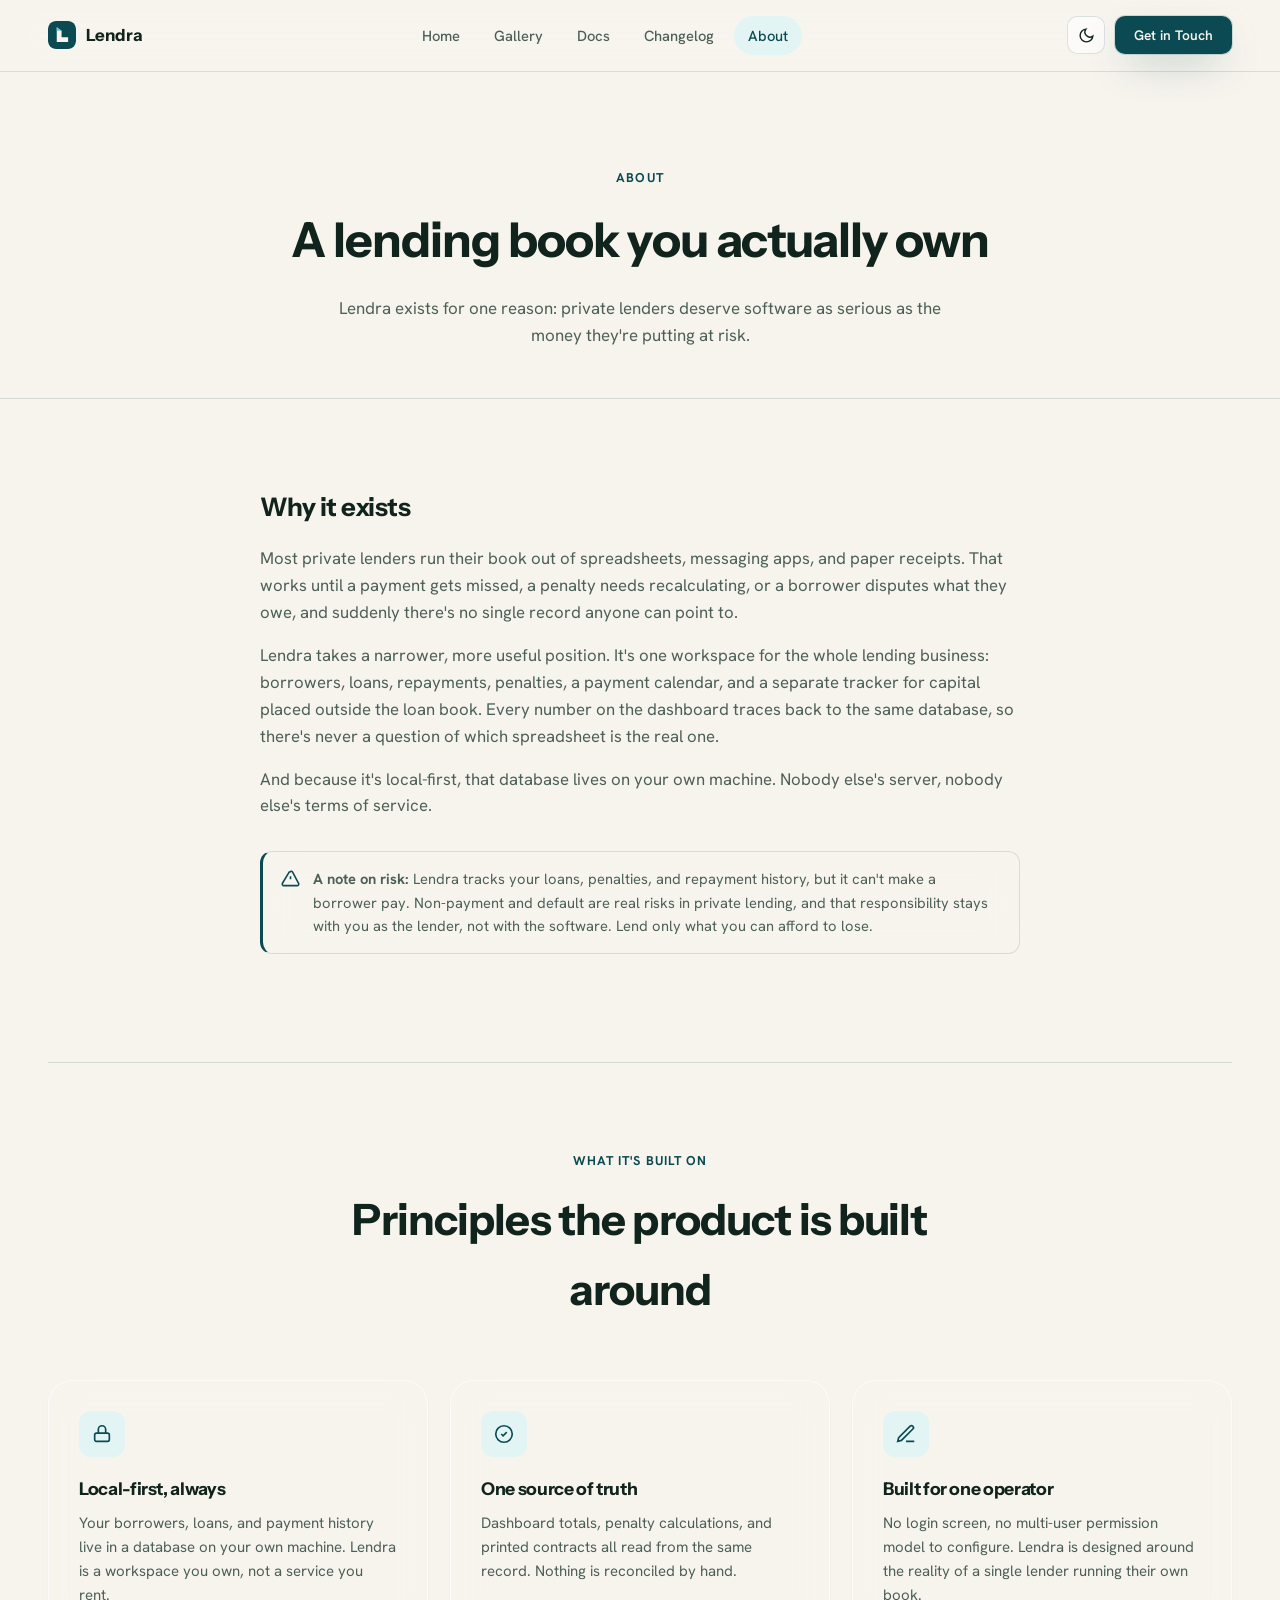
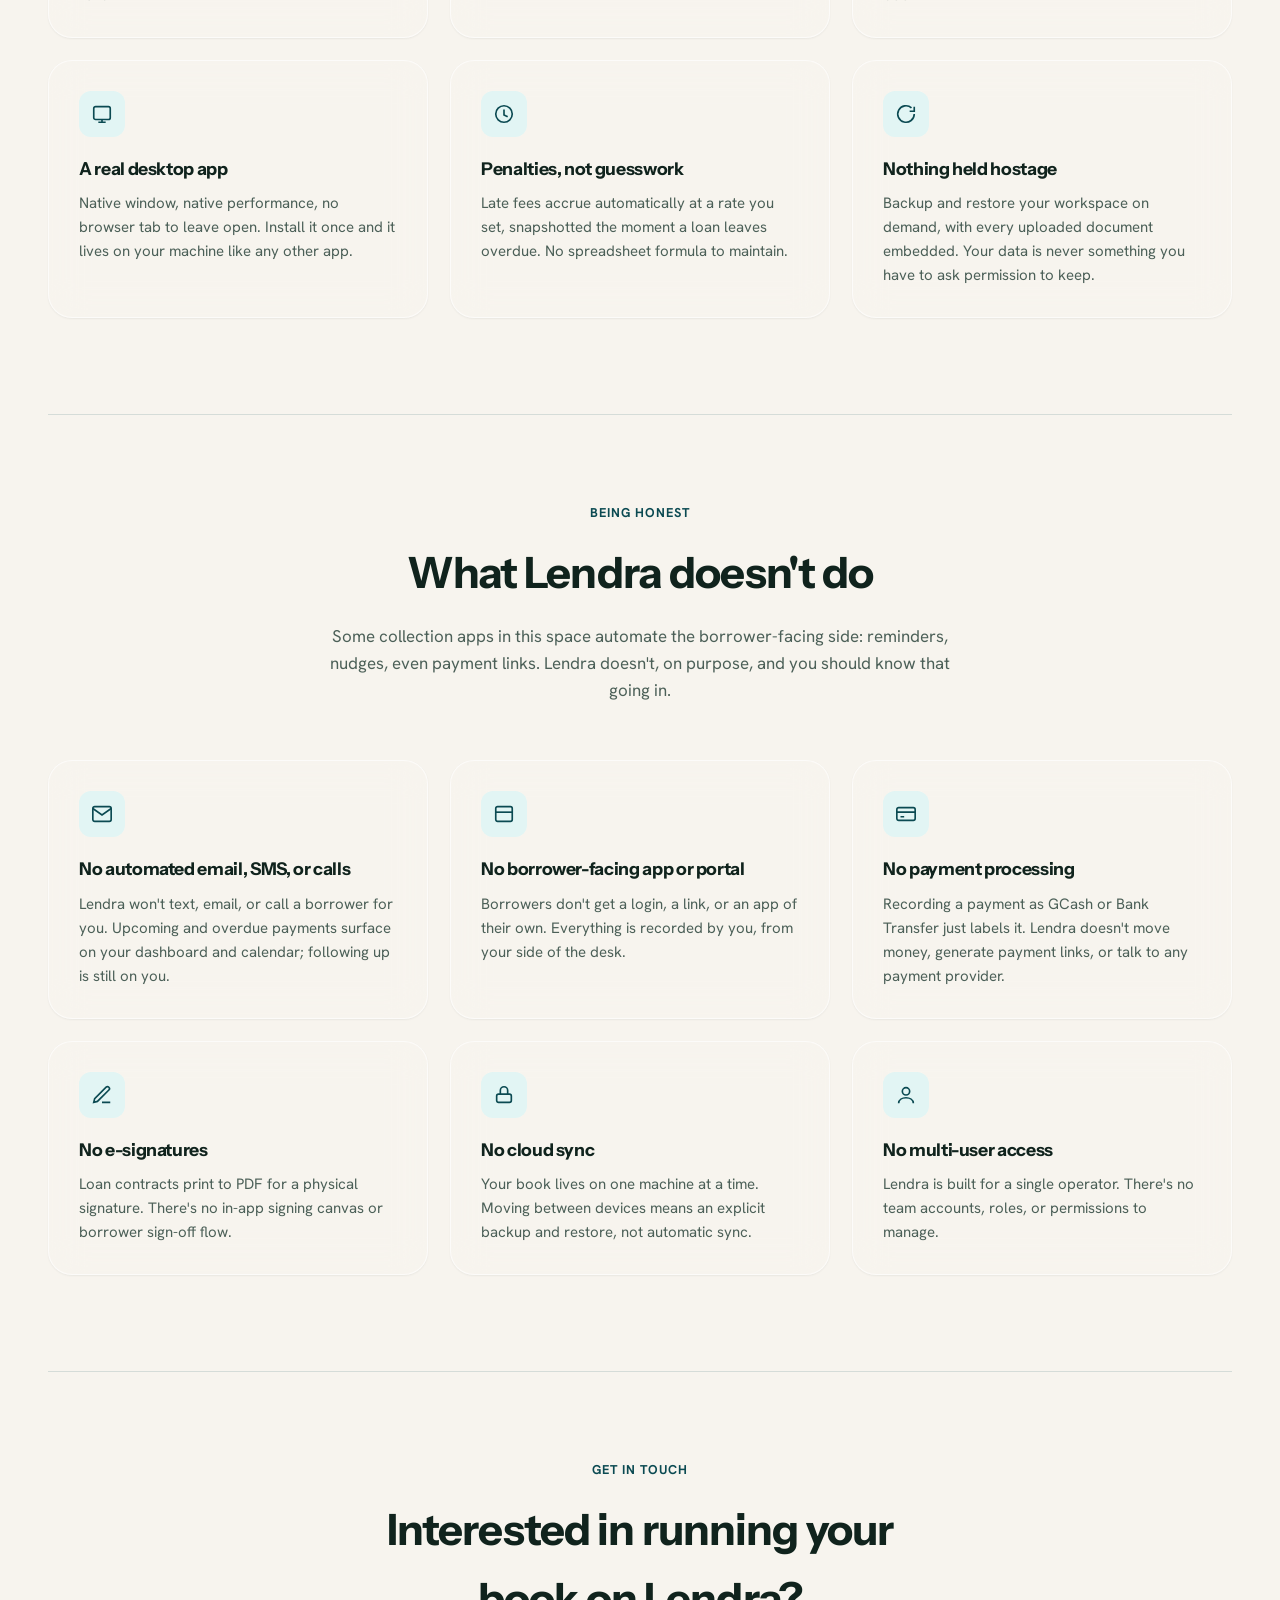
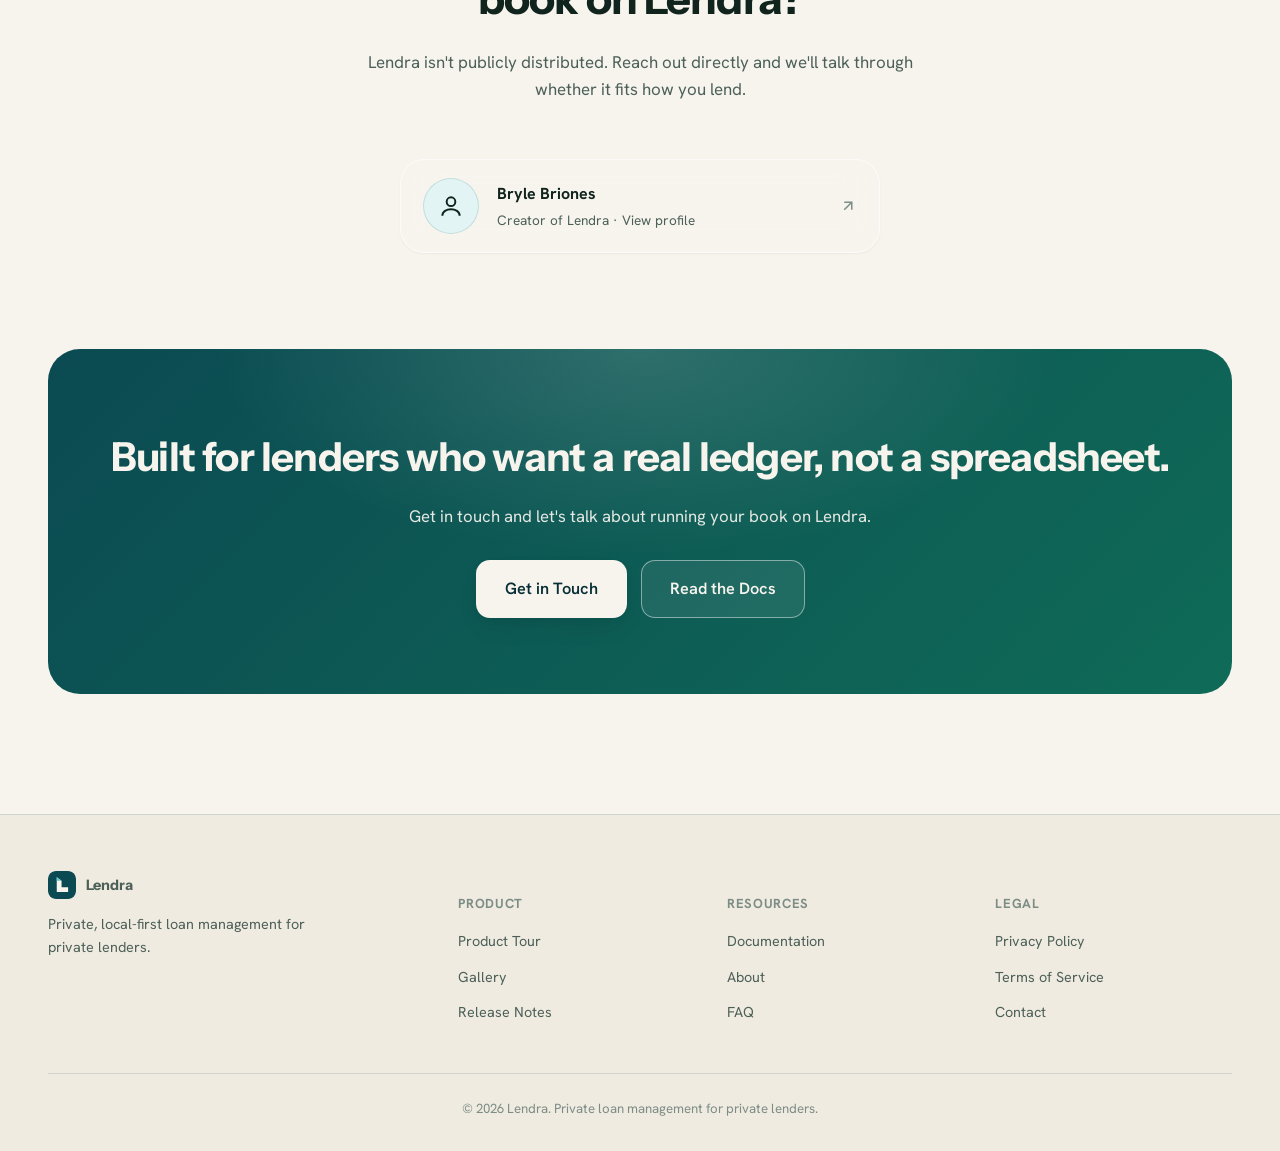
==== about.html @ 2bb01301 "Initial commit — Lendra marketing website" ====
<!DOCTYPE html>
<html lang="en">
<head>
<meta charset="UTF-8">
<meta name="viewport" content="width=device-width, initial-scale=1">
<title>About | Lendra</title>
<meta name="description" content="Lendra is a private, local-first loan management system built for private lenders who want full control over their own book, without a cloud dependency.">
<link rel="canonical" href="https://lendra.vercel.app/about">
<meta property="og:type" content="website">
<meta property="og:site_name" content="Lendra">
<meta property="og:title" content="About | Lendra">
<meta property="og:description" content="Lendra is a private, local-first loan management system built for private lenders who want full control over their own book, without a cloud dependency.">
<meta property="og:url" content="https://lendra.vercel.app/about">
<meta property="og:image" content="https://lendra.vercel.app/assets/screenshots/dashboard.png">
<meta name="twitter:card" content="summary_large_image">
<meta name="twitter:title" content="About | Lendra">
<meta name="twitter:description" content="Lendra is a private, local-first loan management system built for private lenders who want full control over their own book, without a cloud dependency.">
<meta name="twitter:image" content="https://lendra.vercel.app/assets/screenshots/dashboard.png">
<meta name="theme-color" content="#0B4A52">
<link rel="icon" href="assets/lendra-logo.svg">
<link rel="preconnect" href="https://fonts.googleapis.com">
<link rel="preconnect" href="https://fonts.gstatic.com" crossorigin>
<link href="https://fonts.googleapis.com/css2?family=Instrument+Sans:wght@500;600;700&family=Hanken+Grotesk:wght@400;500;600;700&family=IBM+Plex+Mono:wght@400;500&display=swap" rel="stylesheet">
<link rel="stylesheet" href="assets/css/main.css">
</head>
<body>

<header class="site-nav">
  <div class="wrap">
    <a href="/" class="brand">
      <img src="assets/lendra-logo.svg" alt="Lendra logo">
      Lendra
    </a>
    <nav class="nav-links">
      <a href="/">Home</a>
      <a href="gallery">Gallery</a>
      <a href="docs">Docs</a>
      <a href="changelog">Changelog</a>
      <a href="about" class="active">About</a>
    <a href="#" data-mail="YnJpb25lcy5nLmJyeWxlQGdtYWlsLmNvbQ==" rel="nofollow noopener" class="btn btn-primary mobile-cta">Get in Touch</a>
    </nav>
    <div class="nav-right">
      <button class="nav-toggle" id="navToggle" aria-label="Toggle menu" aria-expanded="false">
        <svg viewBox="0 0 24 24" fill="none" stroke="currentColor" stroke-width="2"><path d="M4 7h16M4 12h16M4 17h16"/></svg>
      </button>
      <button class="theme-btn" id="themeToggle" aria-label="Toggle dark mode">
        <svg id="iconMoon" viewBox="0 0 24 24" fill="none" stroke="currentColor" stroke-width="2"><path d="M21 12.79A9 9 0 1 1 11.21 3 7 7 0 0 0 21 12.79z"/></svg>
        <svg id="iconSun" style="display:none" viewBox="0 0 24 24" fill="none" stroke="currentColor" stroke-width="2"><circle cx="12" cy="12" r="4"/><path d="M12 2v2M12 20v2M4.93 4.93l1.41 1.41M17.66 17.66l1.41 1.41M2 12h2M20 12h2M6.34 17.66l-1.41 1.41M19.07 4.93l-1.41 1.41"/></svg>
      </button>
      <a href="#" data-mail="YnJpb25lcy5nLmJyeWxlQGdtYWlsLmNvbQ==" rel="nofollow noopener" class="btn btn-primary">Get in Touch</a>
    </div>
  </div>
</header>

<div class="page-header">
  <div class="wrap">
    <span class="kicker">About</span>
    <h1>A lending book you actually own</h1>
    <p>Lendra exists for one reason: private lenders deserve software as serious as the money they're putting at risk.</p>
  </div>
</div>

<main class="wrap">

  <section style="padding: 88px 0; max-width: 760px; margin: 0 auto;">
    <div class="reveal">
      <h2 style="font-size:1.6rem; font-weight:700; margin-bottom:18px;">Why it exists</h2>
      <p style="color:var(--fg-muted); font-size:1.05rem; margin-bottom:16px;">Most private lenders run their book out of spreadsheets, messaging apps, and paper receipts. That works until a payment gets missed, a penalty needs recalculating, or a borrower disputes what they owe, and suddenly there's no single record anyone can point to.</p>
      <p style="color:var(--fg-muted); font-size:1.05rem; margin-bottom:16px;">Lendra takes a narrower, more useful position. It's one workspace for the whole lending business: borrowers, loans, repayments, penalties, a payment calendar, and a separate tracker for capital placed outside the loan book. Every number on the dashboard traces back to the same database, so there's never a question of which spreadsheet is the real one.</p>
      <p style="color:var(--fg-muted); font-size:1.05rem;">And because it's local-first, that database lives on your own machine. Nobody else's server, nobody else's terms of service.</p>

      <div class="docs-callout" style="margin-top:32px; max-width:none;">
        <svg viewBox="0 0 24 24" fill="none" stroke="currentColor" stroke-width="2"><path d="M12 9v4M12 17h.01M10.29 3.86L1.82 18a2 2 0 001.71 3h16.94a2 2 0 001.71-3L14.71 3.86a2 2 0 00-3.42 0z"/></svg>
        <span><strong>A note on risk:</strong> Lendra tracks your loans, penalties, and repayment history, but it can't make a borrower pay. Non-payment and default are real risks in private lending, and that responsibility stays with you as the lender, not with the software. Lend only what you can afford to lose.</span>
      </div>
    </div>
  </section>

  <section style="padding: 0 0 96px; border-top:1px solid var(--border);">
    <div class="section-head reveal" style="padding-top:88px;">
      <span class="kicker">What It's Built On</span>
      <h2>Principles the product is built around</h2>
    </div>
    <div class="card-grid reveal">
      <div class="feature-card">
        <div class="feature-icon"><svg viewBox="0 0 24 24" fill="none" stroke="currentColor" stroke-width="1.8"><rect x="4" y="11" width="16" height="9" rx="2"/><path d="M8 11V7a4 4 0 118 0v4"/></svg></div>
        <h3>Local-first, always</h3>
        <p>Your borrowers, loans, and payment history live in a database on your own machine. Lendra is a workspace you own, not a service you rent.</p>
      </div>
      <div class="feature-card">
        <div class="feature-icon"><svg viewBox="0 0 24 24" fill="none" stroke="currentColor" stroke-width="1.8"><path d="M9 12l2 2 4-4"/><circle cx="12" cy="12" r="9"/></svg></div>
        <h3>One source of truth</h3>
        <p>Dashboard totals, penalty calculations, and printed contracts all read from the same record. Nothing is reconciled by hand.</p>
      </div>
      <div class="feature-card">
        <div class="feature-icon"><svg viewBox="0 0 24 24" fill="none" stroke="currentColor" stroke-width="1.8"><path d="M12 20h9M16.5 3.5a2.1 2.1 0 013 3L7 19l-4 1 1-4z"/></svg></div>
        <h3>Built for one operator</h3>
        <p>No login screen, no multi-user permission model to configure. Lendra is designed around the reality of a single lender running their own book.</p>
      </div>
      <div class="feature-card">
        <div class="feature-icon"><svg viewBox="0 0 24 24" fill="none" stroke="currentColor" stroke-width="1.8"><rect x="3" y="4" width="18" height="14" rx="2"/><path d="M8 21h8M12 18v3"/></svg></div>
        <h3>A real desktop app</h3>
        <p>Native window, native performance, no browser tab to leave open. Install it once and it lives on your machine like any other app.</p>
      </div>
      <div class="feature-card">
        <div class="feature-icon"><svg viewBox="0 0 24 24" fill="none" stroke="currentColor" stroke-width="1.8"><circle cx="12" cy="12" r="9"/><path d="M12 7v6l4 2"/></svg></div>
        <h3>Penalties, not guesswork</h3>
        <p>Late fees accrue automatically at a rate you set, snapshotted the moment a loan leaves overdue. No spreadsheet formula to maintain.</p>
      </div>
      <div class="feature-card">
        <div class="feature-icon"><svg viewBox="0 0 24 24" fill="none" stroke="currentColor" stroke-width="1.8"><path d="M21 12a9 9 0 11-3-6.7M21 4v5h-5"/></svg></div>
        <h3>Nothing held hostage</h3>
        <p>Backup and restore your workspace on demand, with every uploaded document embedded. Your data is never something you have to ask permission to keep.</p>
      </div>
    </div>
  </section>

  <section style="padding: 0 0 96px; border-top:1px solid var(--border);">
    <div class="section-head reveal" style="padding-top:88px; max-width:640px;">
      <span class="kicker">Being Honest</span>
      <h2>What Lendra doesn't do</h2>
      <p>Some collection apps in this space automate the borrower-facing side: reminders, nudges, even payment links. Lendra doesn't, on purpose, and you should know that going in.</p>
    </div>
    <div class="card-grid reveal">
      <div class="feature-card">
        <div class="feature-icon"><svg viewBox="0 0 24 24" fill="none" stroke="currentColor" stroke-width="1.8"><path d="M22 6l-10 7L2 6"/><rect x="2" y="4" width="20" height="16" rx="2"/></svg></div>
        <h3>No automated email, SMS, or calls</h3>
        <p>Lendra won't text, email, or call a borrower for you. Upcoming and overdue payments surface on your dashboard and calendar; following up is still on you.</p>
      </div>
      <div class="feature-card">
        <div class="feature-icon"><svg viewBox="0 0 24 24" fill="none" stroke="currentColor" stroke-width="1.8"><rect x="3" y="4" width="18" height="16" rx="2"/><path d="M3 10h18"/></svg></div>
        <h3>No borrower-facing app or portal</h3>
        <p>Borrowers don't get a login, a link, or an app of their own. Everything is recorded by you, from your side of the desk.</p>
      </div>
      <div class="feature-card">
        <div class="feature-icon"><svg viewBox="0 0 24 24" fill="none" stroke="currentColor" stroke-width="1.8"><path d="M2 10h20M6 15h4"/><rect x="2" y="5" width="20" height="14" rx="2"/></svg></div>
        <h3>No payment processing</h3>
        <p>Recording a payment as GCash or Bank Transfer just labels it. Lendra doesn't move money, generate payment links, or talk to any payment provider.</p>
      </div>
      <div class="feature-card">
        <div class="feature-icon"><svg viewBox="0 0 24 24" fill="none" stroke="currentColor" stroke-width="1.8"><path d="M12 20h9M16.5 3.5a2.1 2.1 0 013 3L7 19l-4 1 1-4z"/></svg></div>
        <h3>No e-signatures</h3>
        <p>Loan contracts print to PDF for a physical signature. There's no in-app signing canvas or borrower sign-off flow.</p>
      </div>
      <div class="feature-card">
        <div class="feature-icon"><svg viewBox="0 0 24 24" fill="none" stroke="currentColor" stroke-width="1.8"><rect x="4" y="11" width="16" height="9" rx="2"/><path d="M8 11V7a4 4 0 118 0v4"/></svg></div>
        <h3>No cloud sync</h3>
        <p>Your book lives on one machine at a time. Moving between devices means an explicit backup and restore, not automatic sync.</p>
      </div>
      <div class="feature-card">
        <div class="feature-icon"><svg viewBox="0 0 24 24" fill="none" stroke="currentColor" stroke-width="1.8"><circle cx="12" cy="8" r="4"/><path d="M4 21c0-4 4-6 8-6s8 2 8 6"/></svg></div>
        <h3>No multi-user access</h3>
        <p>Lendra is built for a single operator. There's no team accounts, roles, or permissions to manage.</p>
      </div>
    </div>
  </section>

  <section style="padding: 0 0 96px; border-top:1px solid var(--border);">
    <div class="section-head reveal" style="padding-top:88px; max-width:600px;">
      <span class="kicker">Get in Touch</span>
      <h2>Interested in running your book on Lendra?</h2>
      <p>Lendra isn't publicly distributed. Reach out directly and we'll talk through whether it fits how you lend.</p>
    </div>

    <a href="https://bryle-briones.vercel.app/" target="_blank" rel="noopener noreferrer" class="creator-card reveal">
      <span class="creator-avatar">
        <svg viewBox="0 0 24 24" width="26" height="26" fill="none" stroke="currentColor" stroke-width="1.8"><circle cx="12" cy="8" r="4"/><path d="M4 21c0-4 4-6 8-6s8 2 8 6"/></svg>
      </span>
      <div class="creator-text">
        <span class="creator-name">Bryle Briones</span>
        <span class="creator-role">Creator of Lendra &middot; View profile</span>
      </div>
      <svg viewBox="0 0 24 24" fill="none" stroke="currentColor" stroke-width="2" class="creator-arrow"><path d="M7 17L17 7M7 7h10v10"/></svg>
    </a>
  </section>

  <section style="padding: 0 0 120px;">
    <div class="cta-band reveal">
      <h2>Built for lenders who want a real ledger, not a spreadsheet.</h2>
      <p>Get in touch and let's talk about running your book on Lendra.</p>
      <div class="hero-actions">
        <a href="#" data-mail="YnJpb25lcy5nLmJyeWxlQGdtYWlsLmNvbQ==" rel="nofollow noopener" class="btn btn-primary btn-lg">Get in Touch</a>
        <a href="docs" class="btn btn-ghost btn-lg">Read the Docs</a>
      </div>
    </div>
  </section>

</main>

<footer>
  <div class="wrap">
    <div class="foot-grid">
      <div class="foot-col">
        <a href="/" class="brand" style="margin-bottom:14px;">
          <img src="assets/lendra-logo.svg" alt="Lendra logo">
          Lendra
        </a>
        <p style="color: var(--fg-muted); font-size:0.9rem; max-width:280px; margin-top:12px;">Private, local-first loan management for private lenders.</p>
      </div>
      <div class="foot-col">
        <h5>Product</h5>
        <ul>
          <li><a href="/#showcase">Product Tour</a></li>
          <li><a href="gallery">Gallery</a></li>
          <li><a href="changelog">Release Notes</a></li>
        </ul>
      </div>
      <div class="foot-col">
        <h5>Resources</h5>
        <ul>
          <li><a href="docs">Documentation</a></li>
          <li><a href="about">About</a></li>
          <li><a href="docs#doc-faq">FAQ</a></li>
        </ul>
      </div>
      <div class="foot-col">
        <h5>Legal</h5>
        <ul>
          <li><a href="privacy">Privacy Policy</a></li>
          <li><a href="terms">Terms of Service</a></li>
          <li><a href="#" data-mail="YnJpb25lcy5nLmJyeWxlQGdtYWlsLmNvbQ==" rel="nofollow noopener">Contact</a></li>
        </ul>
      </div>
    </div>
    <div class="foot-bottom">
      <span>&copy; <span class="js-year">2026</span> Lendra. Private loan management for private lenders.</span>
    </div>
  </div>
</footer>

<script src="assets/js/main.js"></script>
</body>
</html>
---- assets/css/main.css ----
/* ============================================================
   Lendra Marketing Site — Design System
   Warm, private, paper-and-ledger aesthetic for a lending workspace
   ============================================================ */

:root{
  /* ---- Light theme (default) ---- */
  --bg: #F7F4EE;
  --bg-subtle: #F0EBE1;
  --bg-inverted: #0E1512;
  --surface: rgba(255,255,255,0.62);
  --surface-solid: #FFFEFB;
  --border: rgba(11,74,82,0.14);
  --border-strong: rgba(11,74,82,0.22);
  --fg: #10231d;
  --fg-muted: #4c6058;
  --fg-faint: #7c8d85;

  --primary: #0B4A52;
  --primary-dark: #072F35;
  --primary-light: oklch(0.88 0.05 195);
  --primary-tint: oklch(0.955 0.02 195);

  --accent-violet: #5FC7CE;
  --danger: oklch(0.577 0.22 27);
  --success: oklch(0.63 0.14 155);

  --radius-sm: 10px;
  --radius: 16px;
  --radius-lg: 24px;
  --radius-xl: 32px;

  --shadow-sm: 0 1px 2px rgba(11,30,34,0.06);
  --shadow-md: 0 12px 28px -10px rgba(11,30,34,0.16), 0 2px 8px -2px rgba(11,30,34,0.07);
  --shadow-lg: 0 32px 64px -16px rgba(11,30,34,0.22), 0 8px 24px -6px rgba(11,30,34,0.12);
  --shadow-glow: 0 0 0 1px rgba(11,74,82,0.16), 0 16px 40px -12px rgba(11,74,82,0.4);

  --glass-bg: rgba(247,244,238,0.66);
  --glass-border: rgba(255,255,255,0.6);
  --glass-blur: 18px;

  --font-display: 'Instrument Sans', 'Hanken Grotesk', ui-sans-serif, system-ui, sans-serif;
  --font-sans: 'Hanken Grotesk', ui-sans-serif, system-ui, -apple-system, "Segoe UI", sans-serif;
  --font-mono: 'IBM Plex Mono', ui-monospace, "SFMono-Regular", Menlo, monospace;

  --max: 1240px;
  --nav-h: 72px;

  color-scheme: light;
}

:root[data-theme="dark"]{
  --bg: #0D1417;
  --bg-subtle: #101a1d;
  --bg-inverted: #F7F4EE;
  --surface: rgba(255,255,255,0.04);
  --surface-solid: #151f22;
  --border: rgba(255,255,255,0.09);
  --border-strong: rgba(255,255,255,0.16);
  --fg: #eef3ef;
  --fg-muted: #a3b3ac;
  --fg-faint: #6c7d8a;

  --primary: #5FC7CE;
  --primary-dark: #4aafb6;
  --primary-light: oklch(0.32 0.05 195);
  --primary-tint: oklch(0.26 0.035 195);

  --shadow-sm: 0 1px 2px rgba(0,0,0,0.4);
  --shadow-md: 0 12px 28px -10px rgba(0,0,0,0.55);
  --shadow-lg: 0 32px 64px -16px rgba(0,0,0,0.65);
  --shadow-glow: 0 0 0 1px rgba(95,199,206,0.2), 0 16px 40px -12px rgba(95,199,206,0.35);

  --glass-bg: rgba(17,25,28,0.55);
  --glass-border: rgba(255,255,255,0.08);

  color-scheme: dark;
}

@media (prefers-color-scheme: dark){
  :root:not([data-theme="light"]){
    --bg: #0D1417;
    --bg-subtle: #101a1d;
    --bg-inverted: #F7F4EE;
    --surface: rgba(255,255,255,0.04);
    --surface-solid: #151f22;
    --border: rgba(255,255,255,0.09);
    --border-strong: rgba(255,255,255,0.16);
    --fg: #eef3ef;
    --fg-muted: #a3b3ac;
    --fg-faint: #6c7d8a;

    --primary: #5FC7CE;
    --primary-dark: #4aafb6;
    --primary-light: oklch(0.32 0.05 195);
    --primary-tint: oklch(0.26 0.035 195);

    --shadow-sm: 0 1px 2px rgba(0,0,0,0.4);
    --shadow-md: 0 12px 28px -10px rgba(0,0,0,0.55);
    --shadow-lg: 0 32px 64px -16px rgba(0,0,0,0.65);
    --shadow-glow: 0 0 0 1px rgba(95,199,206,0.2), 0 16px 40px -12px rgba(95,199,206,0.35);

    --glass-bg: rgba(17,25,28,0.55);
    --glass-border: rgba(255,255,255,0.08);
    color-scheme: dark;
  }
}

*, *::before, *::after{ box-sizing: border-box; }
html{ scroll-behavior: smooth; }
body{
  margin: 0;
  background: var(--bg);
  color: var(--fg);
  font-family: var(--font-sans);
  font-size: 16px;
  line-height: 1.6;
  -webkit-font-smoothing: antialiased;
  overflow-x: hidden;
  transition: background .25s ease, color .25s ease;
  animation: page-fade-in .25s ease;
}
@keyframes page-fade-in{ from{ opacity:0; } to{ opacity:1; } }
@media (prefers-reduced-motion: reduce){
  body{ animation: none; }
}
img{ max-width: 100%; display: block; }
a{ color: inherit; text-decoration: none; }
::selection{ background: var(--primary-light); color: var(--fg); }
h1,h2,h3,h4{ font-family: var(--font-display); letter-spacing: -0.02em; margin: 0; }
p{ margin: 0; }
ul{ margin:0; padding:0; list-style:none; }
button{ font-family: inherit; }

.wrap{ max-width: var(--max); margin: 0 auto; padding: 0 28px; }
.mono{ font-family: var(--font-mono); }

/* Fade/slide-in on scroll */
.reveal{ opacity: 0; transform: translateY(18px); transition: opacity .6s cubic-bezier(.2,.7,.2,1), transform .6s cubic-bezier(.2,.7,.2,1); }
.reveal.is-visible{ opacity: 1; transform: translateY(0); }
@media (prefers-reduced-motion: reduce){
  .reveal{ opacity: 1; transform: none; transition: none; }
  html{ scroll-behavior: auto; }
}

/* ---------------- Nav ---------------- */
.site-nav{
  position: sticky; top: 0; z-index: 200;
  height: var(--nav-h);
  display: flex; align-items: center;
  background: var(--glass-bg);
  backdrop-filter: blur(var(--glass-blur)); -webkit-backdrop-filter: blur(var(--glass-blur));
  border-bottom: 1px solid var(--border);
}
.site-nav .wrap{ display:flex; align-items:center; justify-content:space-between; width:100%; }
.brand{ display:flex; align-items:center; gap:10px; font-weight:700; font-size:1.05rem; font-family: var(--font-display); }
.brand img{ height:28px; width:28px; border-radius:8px; }
.nav-links{ display:flex; align-items:center; gap:6px; }
.nav-links a{
  font-size:0.92rem; font-weight:500; color: var(--fg-muted); padding: 8px 14px; border-radius: 999px;
  transition: color .15s ease, background .15s ease;
}
.nav-links a:hover{ color: var(--fg); background: var(--surface); }
.nav-links a.active{ color: var(--primary); background: var(--primary-tint); }
.nav-right{ display:flex; align-items:center; gap:10px; }
.nav-right .btn{ padding: 9px 18px; font-size:0.86rem; border-radius:10px; height:38px; }
.nav-toggle{
  display:none; width:38px; height:38px; border-radius:10px; border:1px solid var(--border);
  background: var(--surface); align-items:center; justify-content:center; cursor:pointer; color: var(--fg); flex:none;
}
.nav-toggle svg{ width:18px; height:18px; }
a.mobile-cta{ display:none; }

.theme-btn{
  width:38px; height:38px; border-radius:10px; border:1px solid var(--border); background: var(--surface);
  display:flex; align-items:center; justify-content:center; cursor:pointer; color: var(--fg);
  transition: border-color .15s ease, transform .15s ease;
}
.theme-btn:hover{ border-color: var(--primary); }
.theme-btn svg{ width:17px; height:17px; }

/* ---------------- Buttons ---------------- */
.btn{
  display:inline-flex; align-items:center; justify-content:center; gap:8px;
  padding: 12px 22px; border-radius: 12px; font-weight:600; font-size:0.95rem;
  border:1px solid transparent; cursor:pointer; white-space:nowrap;
  transition: transform .15s ease, box-shadow .2s ease, background .2s ease, border-color .2s ease, color .2s ease;
}
.btn:active{ transform: scale(0.97); }
.btn-primary{ background: var(--primary); color:#F7F4EE; box-shadow: var(--shadow-glow); }
.btn-primary:hover{ background: var(--primary-dark); transform: translateY(-1px); }
:root[data-theme="dark"] .btn-primary{ color:#0B1512; }
@media (prefers-color-scheme: dark){ :root:not([data-theme="light"]) .btn-primary{ color:#0B1512; } }
.btn-ghost{ background: var(--surface); color: var(--fg); border-color: var(--border); }
.btn-ghost:hover{ border-color: var(--primary); color: var(--primary); }
.btn-lg{ padding: 15px 28px; font-size:1.02rem; border-radius:14px; }
.btn svg{ width:16px; height:16px; flex:none; }

/* ---------------- Hero ---------------- */
.hero{
  position: relative; overflow: hidden;
  min-height: calc(100vh - var(--nav-h)); min-height: calc(100svh - var(--nav-h));
  display:flex; align-items:center;
  padding: 24px 0 48px;
}
.hero::before{
  content:""; position:absolute; inset: -30% -10% auto -10%; height: 780px;
  background: radial-gradient(60% 60% at 50% 25%, var(--primary-light) 0%, transparent 72%);
  opacity: .65; z-index:-1; filter: blur(6px);
}
.hero::after{
  content:""; position:absolute; inset:0; z-index:-1;
  background-image: radial-gradient(var(--border-strong) 1px, transparent 1px);
  background-size: 28px 28px;
  -webkit-mask-image: radial-gradient(70% 60% at 50% 15%, black 0%, transparent 75%);
  mask-image: radial-gradient(70% 60% at 50% 15%, black 0%, transparent 75%);
  opacity:.6;
}
.hero-grid{ display:grid; grid-template-columns: 42fr 58fr; gap:52px; align-items:center; }
.hero-copy{ max-width: 500px; }
.badge{
  display:inline-flex; align-items:center; gap:8px; padding:7px 16px;
  border:1px solid var(--border); border-radius:999px; font-size:0.82rem; font-weight:600;
  color: var(--primary); background: var(--glass-bg); backdrop-filter: blur(var(--glass-blur));
  box-shadow: var(--shadow-sm);
}
.badge .dot{ position:relative; width:6px; height:6px; border-radius:50%; background: var(--success); flex:none; }
.badge .dot::before{
  content:""; position:absolute; inset:0; border-radius:50%; background: var(--success);
  animation: dot-ping 1.8s cubic-bezier(0,0,.2,1) infinite;
}
@keyframes dot-ping{
  0%{ transform: scale(1); opacity:0.7; }
  75%, 100%{ transform: scale(3.2); opacity:0; }
}
@media (prefers-reduced-motion: reduce){
  .badge .dot::before{ animation:none; }
}
.hero h1{
  margin-top:26px; font-size: clamp(2.2rem, 3.6vw, 3.4rem); font-weight:700; line-height:1.1;
}
.hero h1 .grad{
  background: linear-gradient(100deg, var(--primary) 15%, var(--accent-violet) 90%);
  -webkit-background-clip:text; background-clip:text; color:transparent;
}
.hero p.lead{ margin-top:22px; font-size:1.12rem; color: var(--fg-muted); }
.hero-actions{ display:flex; gap:14px; margin-top:34px; flex-wrap:wrap; }
.hero-note{ margin-top:20px; font-size:0.85rem; color: var(--fg-faint); font-weight:500; }

.hero-visual{ position: relative; padding: 0 24px; }
@media (max-width: 980px){
  .hero{ min-height:auto; padding-top: 32px; }
  .hero-grid{ grid-template-columns: 1fr; text-align:center; }
  .hero-copy{ max-width: 640px; margin: 0 auto; }
  .hero-actions{ justify-content:center; }
  .hero-visual{ margin-top: 56px; }
}
.hero-stack{ position:relative; animation: hero-shot-float 7s ease-in-out infinite; }
@keyframes hero-shot-float{ 0%,100%{ transform: translateY(0); } 50%{ transform: translateY(-14px); } }
@media (prefers-reduced-motion: reduce){ .hero-stack{ animation: none; } }

.hero-shot-main{
  border-radius: var(--radius-lg); overflow:hidden; border:1px solid var(--border);
  box-shadow: var(--shadow-lg); background: var(--surface-solid); position:relative; z-index:3;
}
.hero-shot-main .browserbar{
  display:flex; align-items:center; gap:8px; padding:12px 16px; border-bottom:1px solid var(--border);
  background: var(--bg-subtle);
}
.hero-shot-main .dots{ display:flex; gap:6px; }
.hero-shot-main .dots span{ width:10px; height:10px; border-radius:50%; background: var(--border-strong); }
.hero-shot-main .dots span:nth-child(1){ background: oklch(0.68 0.19 25); }
.hero-shot-main .dots span:nth-child(2){ background: oklch(0.8 0.16 90); }
.hero-shot-main .dots span:nth-child(3){ background: oklch(0.72 0.17 148); }
.hero-shot-main .urlbar{ flex:1; text-align:center; font-size:0.78rem; color: var(--fg-faint); font-family: var(--font-mono); }
.hero-shot-main img{ width:100%; display:block; aspect-ratio: 1600 / 1000; object-fit: cover; background: var(--bg-subtle); }

.stack-shot{
  position:absolute; inset:0; border-radius: var(--radius-lg); overflow:hidden;
  border:1px solid var(--border); box-shadow: var(--shadow-md); background: var(--surface-solid);
}
.stack-shot img{ width:100%; height:100%; display:block; aspect-ratio: 1600 / 1000; object-fit: cover; object-position: top; background: var(--bg-subtle); }
.stack-back-1{ z-index:2; transform: translate(16px, 16px) rotate(2.5deg) scale(0.98); opacity:.85; }
.stack-back-2{ z-index:1; transform: translate(32px, 32px) rotate(5deg) scale(0.96); opacity:.6; }
@media (max-width: 640px){
  .stack-back-1{ transform: translate(10px, 10px) rotate(2deg) scale(0.98); }
  .stack-back-2{ transform: translate(20px, 20px) rotate(4deg) scale(0.96); }
}

/* ---------------- Sections ---------------- */
section{ padding: 108px 0; }
.section-head{ max-width: 700px; margin: 0 auto 56px; text-align:center; }
.section-head .kicker{
  color: var(--primary); font-weight:700; font-size:0.8rem; letter-spacing:.08em; text-transform:uppercase;
  display:block; margin-bottom:14px;
}
.section-head h2{ font-size: clamp(1.9rem, 3.6vw, 2.7rem); font-weight:700; }
.section-head p{ margin-top:16px; color: var(--fg-muted); font-size:1.06rem; }

/* ---------------- Trust strip ---------------- */
.providers-strip{ padding: 56px 0; border-top:1px solid var(--border); border-bottom:1px solid var(--border); background: var(--bg-subtle); }
.providers-strip p{ text-align:center; color: var(--fg-muted); font-size:0.92rem; margin-bottom: 34px; font-weight:500; }
.provider-row{ display:flex; align-items:center; justify-content:center; gap:56px; flex-wrap:wrap; }
.provider-chip{ display:flex; align-items:center; gap:10px; font-weight:700; font-size:1.05rem; color: var(--fg-muted); opacity:.85; transition: opacity .2s ease, color .2s ease; }
.provider-chip:hover{ opacity:1; color: var(--fg); }
.provider-chip svg{ width:26px; height:26px; }

/* ---------------- Showcase ---------------- */
.showcase-row{
  display:grid; grid-template-columns: 1fr 1fr; gap:72px; align-items:center; padding: 64px 0;
  border-bottom: 1px solid var(--border);
}
.showcase-row:last-child{ border-bottom:none; }
.showcase-row.reverse .showcase-text{ order:2; }
.showcase-row.reverse .showcase-media{ order:1; }
.showcase-text .kicker{ color: var(--primary); font-weight:700; font-size:0.78rem; letter-spacing:.08em; text-transform:uppercase; display:block; margin-bottom:12px; }
.showcase-text h3{ font-size:1.8rem; font-weight:700; margin-bottom:16px; }
.showcase-text p{ color: var(--fg-muted); font-size:1.03rem; margin-bottom:20px; }
.showcase-list{ display:flex; flex-direction:column; gap:11px; }
.showcase-list li{ display:flex; gap:10px; align-items:flex-start; font-size:0.95rem; }
.showcase-list svg{ width:18px; height:18px; color: var(--primary); flex:none; margin-top:2px; }
.showcase-media{
  border-radius: var(--radius-lg); overflow:hidden; border:1px solid var(--border); box-shadow: var(--shadow-lg);
  background: var(--surface-solid); transition: transform .35s cubic-bezier(.2,.7,.2,1), box-shadow .35s ease;
}
.showcase-media:hover{ transform: translateY(-6px); box-shadow: var(--shadow-glow); }
.showcase-media img{ width:100%; display:block; aspect-ratio: 1600 / 1000; object-fit: cover; background: var(--bg-subtle); }

/* ---------------- Feature cards (Why Lendra) ---------------- */
.card-grid{ display:grid; grid-template-columns: repeat(3, 1fr); gap:22px; }
.feature-card{
  background: var(--glass-bg); backdrop-filter: blur(var(--glass-blur));
  border:1px solid var(--glass-border); border-radius: var(--radius-lg);
  padding: 30px; box-shadow: var(--shadow-sm);
  transition: transform .25s ease, box-shadow .25s ease, border-color .25s ease;
}
.feature-card:hover{ transform: translateY(-5px); box-shadow: var(--shadow-md); border-color: var(--primary-light); }
.feature-icon{
  width:46px; height:46px; border-radius:12px; display:flex; align-items:center; justify-content:center;
  background: var(--primary-tint); color: var(--primary); margin-bottom:18px;
}
.feature-icon svg{ width:22px; height:22px; }
.feature-card h3{ font-size:1.1rem; font-weight:700; margin-bottom:8px; }
.feature-card p{ color: var(--fg-muted); font-size:0.94rem; }

/* ---------------- Export/format style grid (reused for Currencies etc.) ---------------- */
.export-grid{ display:grid; grid-template-columns: repeat(4, 1fr); gap:18px; }
.export-card{
  display:flex; flex-direction:column; align-items:center; gap:12px; text-align:center;
  padding: 26px 16px; border:1px solid var(--border); border-radius: var(--radius);
  background: var(--surface); transition: transform .2s ease, border-color .2s ease, box-shadow .2s ease;
}
.export-card:hover{ transform: translateY(-4px); border-color: var(--primary-light); box-shadow: var(--shadow-md); }
.export-card .ico{ width:40px; height:40px; border-radius:10px; background: var(--primary-tint); color: var(--primary); display:flex; align-items:center; justify-content:center; }
.export-card .ico svg{ width:20px; height:20px; }
.export-card span{ font-weight:600; font-size:0.9rem; }

/* ---------------- Steps ---------------- */
.steps{ display:grid; grid-template-columns: repeat(4, 1fr); gap:24px; position:relative; }
.step{ position:relative; padding: 30px 24px; border:1px solid var(--border); border-radius: var(--radius-lg); background: var(--glass-bg); backdrop-filter: blur(var(--glass-blur)); }
.step .num{
  width:38px; height:38px; border-radius:10px; background: var(--primary); color:#F7F4EE; font-weight:700;
  display:flex; align-items:center; justify-content:center; margin-bottom:18px; font-size:1rem; box-shadow: var(--shadow-glow);
}
:root[data-theme="dark"] .step .num{ color:#0B1512; }
@media (prefers-color-scheme: dark){ :root:not([data-theme="light"]) .step .num{ color:#0B1512; } }
.step h4{ font-size:1.05rem; font-weight:700; margin-bottom:8px; }
.step p{ color: var(--fg-muted); font-size:0.9rem; }

/* ---------------- Final CTA ---------------- */
.cta-band{
  border-radius: var(--radius-xl); padding: 76px 48px; text-align:center; position:relative; overflow:hidden;
  background: linear-gradient(135deg, var(--primary) 0%, #0f6b57 100%); color:#F7F4EE;
}
.cta-band::before{
  content:""; position:absolute; inset:0; background: radial-gradient(60% 100% at 50% 0%, rgba(255,255,255,.14), transparent 60%);
}
.cta-band h2{ font-size: clamp(1.7rem, 3.2vw, 2.5rem); font-weight:700; position:relative; }
.cta-band p{ margin-top:14px; opacity:.92; font-size:1.05rem; position:relative; max-width:560px; margin-left:auto; margin-right:auto; }
.cta-band .hero-actions{ justify-content:center; margin-top:30px; position:relative; }
.cta-band .btn-primary{ background:#F7F4EE; color: var(--primary-dark); box-shadow: var(--shadow-md); }
.cta-band .btn-primary:hover{ background: #fff; }
.cta-band .btn-ghost{ border-color: rgba(255,255,255,0.45); color:#F7F4EE; background: rgba(255,255,255,0.08); }
.cta-band .btn-ghost:hover{ background: rgba(255,255,255,0.18); }

/* ---------------- Footer ---------------- */
footer{ border-top:1px solid var(--border); padding: 56px 0 32px; background: var(--bg-subtle); }
.foot-grid{ display:grid; grid-template-columns: 1.6fr 1fr 1fr 1fr; gap:32px; }
.foot-col h5{ font-size:0.82rem; font-weight:700; margin-bottom:14px; color: var(--fg-faint); text-transform:uppercase; letter-spacing:.05em; }
.foot-col ul{ display:flex; flex-direction:column; gap:10px; }
.foot-col a{ color: var(--fg-muted); font-size:0.9rem; }
.foot-col a:hover{ color: var(--primary); }
.foot-bottom{
  margin-top:48px; padding-top:24px; border-top:1px solid var(--border);
  display:flex; justify-content:center; text-align:center; flex-wrap:wrap; gap:12px; color: var(--fg-faint); font-size:0.83rem;
}

/* ---------------- Back to top ---------------- */
.back-to-top{
  position:fixed; right:24px; bottom:24px; z-index:250;
  width:46px; height:46px; border-radius:50%; border:1px solid var(--border);
  background: var(--glass-bg); backdrop-filter: blur(var(--glass-blur)); -webkit-backdrop-filter: blur(var(--glass-blur));
  color: var(--fg); box-shadow: var(--shadow-md); cursor:pointer;
  display:flex; align-items:center; justify-content:center;
  opacity:0; visibility:hidden; transform: translateY(10px);
  transition: opacity .25s ease, transform .25s ease, visibility .25s, border-color .15s ease;
}
.back-to-top.is-visible{ opacity:1; visibility:visible; transform: translateY(0); }
.back-to-top:hover{ border-color: var(--primary); color: var(--primary); }
.back-to-top svg{ width:20px; height:20px; }
@media (prefers-reduced-motion: reduce){ .back-to-top{ transition:none; } }
@media (max-width: 760px){
  .back-to-top{ right:16px; bottom:16px; width:42px; height:42px; }
}

/* ---------------- Page header (inner pages) ---------------- */
.page-header{ padding: 96px 0 48px; text-align:center; border-bottom:1px solid var(--border); }
.page-header .kicker{ color: var(--primary); font-weight:700; font-size:0.8rem; letter-spacing:.08em; text-transform:uppercase; display:block; margin-bottom:14px; }
.page-header h1{ font-size: clamp(2rem, 4vw, 3rem); font-weight:700; }
.page-header p{ margin-top:16px; color: var(--fg-muted); font-size:1.06rem; max-width:640px; margin-left:auto; margin-right:auto; }

/* ---------------- Gallery ---------------- */
.gallery-grid{ display:grid; grid-template-columns: 1fr; gap:88px; }
.gallery-item{ display:grid; grid-template-columns: 1fr 1.5fr; gap:48px; align-items:center; }
.gallery-item.reverse{ direction: rtl; }
.gallery-item.reverse > *{ direction: ltr; }
.gallery-caption .kicker{ color: var(--primary); font-weight:700; font-size:0.78rem; letter-spacing:.08em; text-transform:uppercase; display:block; margin-bottom:10px; }
.gallery-caption h3{ font-size:1.5rem; font-weight:700; margin-bottom:14px; }
.gallery-caption p{ color: var(--fg-muted); font-size:0.98rem; margin-bottom:16px; }
.gallery-caption ul{ display:flex; flex-direction:column; gap:9px; }
.gallery-caption li{ display:flex; gap:9px; align-items:flex-start; font-size:0.92rem; color: var(--fg-muted); }
.gallery-caption li svg{ width:16px; height:16px; color: var(--primary); flex:none; margin-top:3px; }
.gallery-media{
  border-radius: var(--radius-lg); overflow:hidden; border:1px solid var(--border); box-shadow: var(--shadow-lg);
  background: var(--surface-solid); transition: transform .3s ease;
}
.gallery-media:hover{ transform: scale(1.015); }
.gallery-media img{ width:100%; display:block; aspect-ratio: 1600 / 1000; object-fit: cover; background: var(--bg-subtle); }
@media (max-width: 900px){
  .gallery-item, .gallery-item.reverse{ grid-template-columns: 1fr; direction: ltr; }
}

/* ---------------- Docs page ---------------- */
.docs-shell{ display:grid; grid-template-columns: 250px 1fr; gap:52px; align-items:start; padding-top:64px; padding-bottom:120px; }
.docs-toc{ position: sticky; top: calc(var(--nav-h) + 20px); display:flex; flex-direction:column; gap:4px; max-height: calc(100vh - 120px); overflow-y:auto; padding-right:8px; }
.docs-search{
  position:relative; display:flex; align-items:center; margin-bottom:14px;
}
.docs-search svg{
  position:absolute; left:12px; width:16px; height:16px; color: var(--fg-faint); pointer-events:none;
}
.docs-search input{
  width:100%; padding:9px 12px 9px 36px; font: inherit; font-size:0.88rem;
  color: var(--fg); background: var(--surface); border:1px solid var(--border); border-radius:10px;
  outline:none; transition: border-color .15s ease;
}
.docs-search input:focus{ border-color: var(--primary); }
.docs-search input::placeholder{ color: var(--fg-faint); }
.docs-search-count{ font-size:0.8rem; color: var(--fg-faint); margin:0 0 8px 2px; }
.docs-no-results{
  color: var(--fg-muted); padding:32px 0; font-size:0.98rem;
}
mark.docs-hit{ background: var(--primary-tint); color: var(--primary); border-radius:3px; padding:0 2px; }
.docs-toc .toc-title{ font-size:0.74rem; font-weight:700; text-transform:uppercase; letter-spacing:.06em; color: var(--fg-faint); margin:16px 0 6px; }
.docs-toc .toc-title:first-child{ margin-top:0; }
.docs-toc a{ font-size:0.88rem; color: var(--fg-muted); padding:7px 11px; border-radius:9px; border-left:2px solid transparent; }
.docs-toc a:hover{ color: var(--fg); background: var(--surface); }
.docs-toc a.active{ color: var(--primary); border-left-color: var(--primary); background: var(--primary-tint); font-weight:600; }

.docs-content article{ margin-bottom:68px; scroll-margin-top: calc(var(--nav-h) + 20px); }
.docs-content h2{ font-size:1.75rem; font-weight:700; margin-bottom:10px; display:flex; align-items:center; gap:13px; }
.docs-content h2 .docs-icon{ width:38px; height:38px; border-radius:10px; background: var(--primary-tint); color: var(--primary); display:flex; align-items:center; justify-content:center; flex:none; }
.docs-content h2 .docs-icon svg{ width:19px; height:19px; }
.docs-content .docs-sub{ color: var(--fg-muted); margin-bottom:26px; font-size:1.02rem; max-width:660px; }
.docs-content h3{ font-size:1.12rem; font-weight:700; margin:30px 0 12px; }
.docs-content p{ color: var(--fg-muted); margin-bottom:13px; max-width:720px; }
.docs-content ol, .docs-content ul{ margin:0 0 18px 22px; color: var(--fg-muted); max-width:720px; list-style:disc; }
.docs-content ol{ list-style:decimal; }
.docs-content li{ margin-bottom:9px; }
.docs-content li strong{ color: var(--fg); }
.docs-media{ border-radius: var(--radius-lg); overflow:hidden; border:1px solid var(--border); box-shadow: var(--shadow-md); margin:22px 0 30px; max-width:840px; background: var(--surface-solid); }
.docs-media img{ width:100%; display:block; aspect-ratio: 1600 / 1000; object-fit: cover; background: var(--bg-subtle); }
.docs-callout{
  display:flex; gap:13px; background: var(--glass-bg); backdrop-filter: blur(var(--glass-blur));
  border:1px solid var(--border); border-left:3px solid var(--primary);
  padding:15px 18px; border-radius:12px; margin:20px 0; max-width:720px; font-size:0.92rem; color: var(--fg-muted);
}
.docs-callout svg{ width:19px; height:19px; color: var(--primary); flex:none; margin-top:2px; }
@media (max-width: 980px){
  .docs-shell{ grid-template-columns: 1fr; }
  .docs-toc{ position:relative; top:0; max-height:none; flex-direction:row; flex-wrap:wrap; margin-bottom:32px; }
  .docs-search{ width:100%; margin-bottom:6px; }
  .docs-toc .toc-title{ width:100%; margin:6px 0 0; }
}

/* ---------------- Changelog ---------------- */
.changelog-list{ display:flex; flex-direction:column; gap:0; max-width: 820px; margin: 0 auto; padding: 72px 0 120px; }
.release{ position:relative; padding: 0 0 56px 40px; border-left: 2px solid var(--border); }
.release:last-child{ border-left-color: transparent; padding-bottom:0; }
.release::before{
  content:""; position:absolute; left:-7px; top:2px; width:12px; height:12px; border-radius:50%;
  background: var(--primary); box-shadow: 0 0 0 4px var(--primary-tint);
}
.release-head{ display:flex; align-items:baseline; gap:14px; margin-bottom:14px; flex-wrap:wrap; }
.release-version{ font-family: var(--font-display); font-size:1.4rem; font-weight:700; }
.release-date{ color: var(--fg-faint); font-size:0.86rem; font-weight:500; }
.release-badge{ font-size:0.72rem; font-weight:700; padding:3px 10px; border-radius:999px; background: var(--primary-tint); color: var(--primary); text-transform:uppercase; letter-spacing:.04em; }
.release ul{ display:flex; flex-direction:column; gap:10px; }
.release li{ display:flex; gap:10px; align-items:flex-start; font-size:0.96rem; color: var(--fg-muted); }
.release li svg{ width:17px; height:17px; color: var(--primary); flex:none; margin-top:3px; }

/* ---------------- Contact card (About) ---------------- */
.creator-card{
  display:flex; align-items:center; gap:18px; max-width:480px; margin:0 auto;
  padding:18px 22px; border-radius: var(--radius-lg);
  background: var(--glass-bg); backdrop-filter: blur(var(--glass-blur)); -webkit-backdrop-filter: blur(var(--glass-blur));
  border:1px solid var(--glass-border); box-shadow: var(--shadow-sm);
  transition: transform .2s ease, box-shadow .2s ease, border-color .2s ease;
}
.creator-card:hover{ transform: translateY(-3px); box-shadow: var(--shadow-md); border-color: var(--primary-light); }
.creator-avatar{ width:56px; height:56px; border-radius:50%; object-fit:cover; flex:none; border:1px solid var(--border); background: var(--primary-tint); display:flex; align-items:center; justify-content:center; }
.creator-text{ display:flex; flex-direction:column; gap:3px; min-width:0; flex:1; }
.creator-name{ font-weight:700; font-size:1rem; color: var(--fg); }
.creator-role{ font-size:0.85rem; color: var(--fg-muted); }
.creator-arrow{ width:18px; height:18px; color: var(--fg-faint); flex:none; }

/* ---------------- Privacy / legal ---------------- */
.legal{ max-width: 760px; margin: 0 auto; padding: 72px 0 120px; }
.legal h2{ font-size:1.15rem; font-weight:700; margin:34px 0 12px; }
.legal p, .legal li{ color: var(--fg-muted); margin-bottom:12px; }
.legal ul{ margin:0 0 16px 20px; list-style:disc; }
.legal strong{ color: var(--fg); }

@media (max-width: 980px){
  .card-grid{ grid-template-columns: repeat(2,1fr); }
  .export-grid{ grid-template-columns: repeat(3,1fr); }
}
@media (max-width: 760px){
  .nav-toggle{ display:flex; }
  .nav-right > a.btn-primary{ display:none; }
  .nav-links{
    display:none; position:absolute; top:var(--nav-h); left:0; right:0; z-index:150;
    flex-direction:column; align-items:stretch; gap:2px;
    background: var(--bg); border-bottom:1px solid var(--border); padding:12px 20px 20px; box-shadow: var(--shadow-lg);
    overflow:hidden; max-height:calc(100vh - var(--nav-h)); overflow-y:auto;
  }
  .nav-links.is-open{ display:flex; }
  .nav-links a{ padding:12px 14px; border-radius:10px; font-size:0.98rem; }
  .nav-links a.mobile-cta{ display:flex; justify-content:center; margin-top:10px; color:#F7F4EE; }
  .showcase-row{ grid-template-columns: 1fr; gap:32px; }
  .showcase-row.reverse .showcase-text{ order:1; }
  .showcase-row.reverse .showcase-media{ order:2; }
  .card-grid{ grid-template-columns: 1fr; }
  .export-grid{ grid-template-columns: repeat(2,1fr); }
  .steps{ grid-template-columns: 1fr 1fr; }
  .foot-grid{ grid-template-columns: 1fr 1fr; }
  .cta-band{ padding: 52px 24px; }
  section{ padding: 76px 0; }
  .provider-row{ gap:32px; }
}
@media (max-width: 480px){
  .steps{ grid-template-columns: 1fr; }
  .foot-grid{ grid-template-columns: 1fr; }
}
@media (max-width: 640px){
  .foot-grid{ gap:0; }
  .foot-col{ border-bottom:1px solid var(--border); }
  .foot-col:first-child{ border-bottom:none; padding-bottom:20px; }
  .foot-col h5{
    display:flex; align-items:center; justify-content:space-between; cursor:pointer;
    margin:0; padding:16px 2px; user-select:none;
  }
  .foot-col h5::after{
    content:'+'; font-size:1.1rem; font-weight:400; color: var(--fg-faint); transition: transform .2s ease;
  }
  .foot-col.is-open h5::after{ transform: rotate(45deg); }
  .foot-col ul{
    max-height:0; overflow:hidden; gap:0;
    transition: max-height .25s ease, padding .25s ease;
  }
  .foot-col.is-open ul{ max-height:280px; padding-bottom:16px; gap:10px; }
  .foot-col:first-child h5{ display:none; }
  .foot-bottom{ margin-top:20px; padding-top:20px; border-top:none; }
}
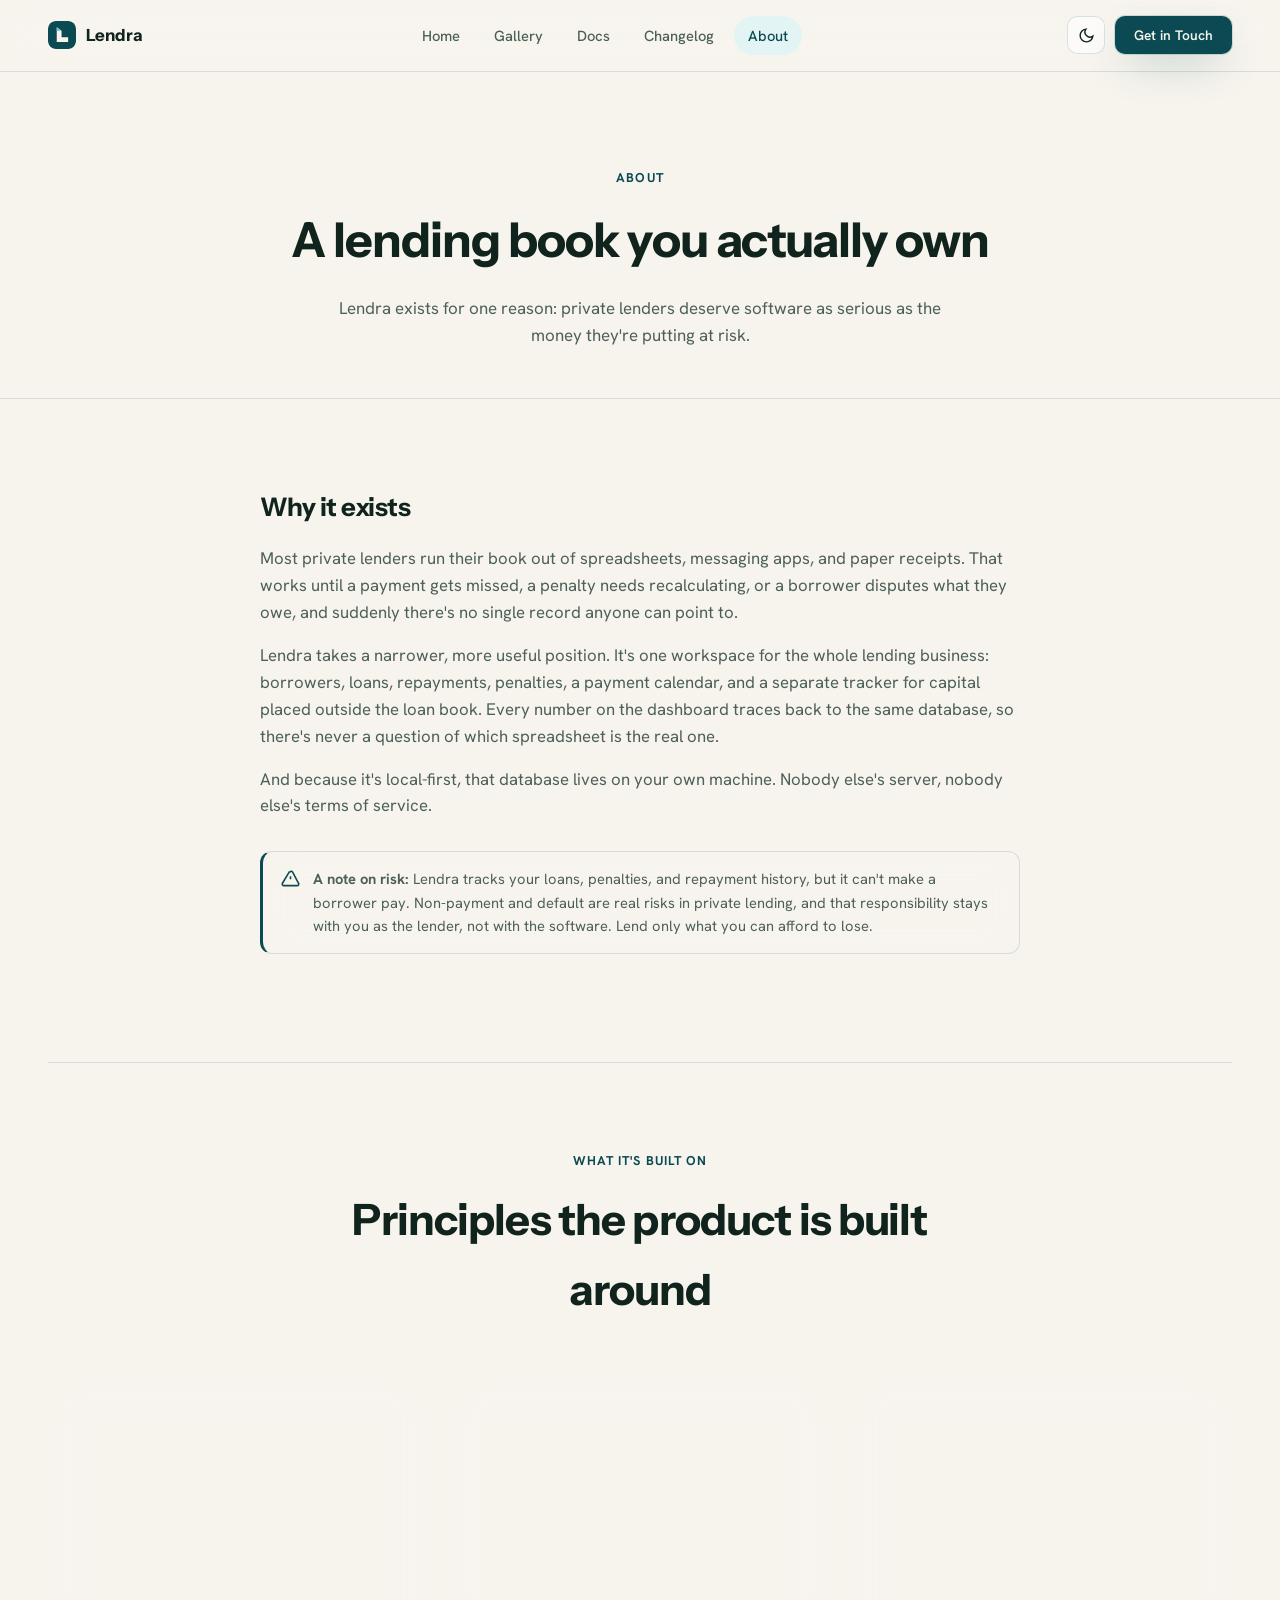
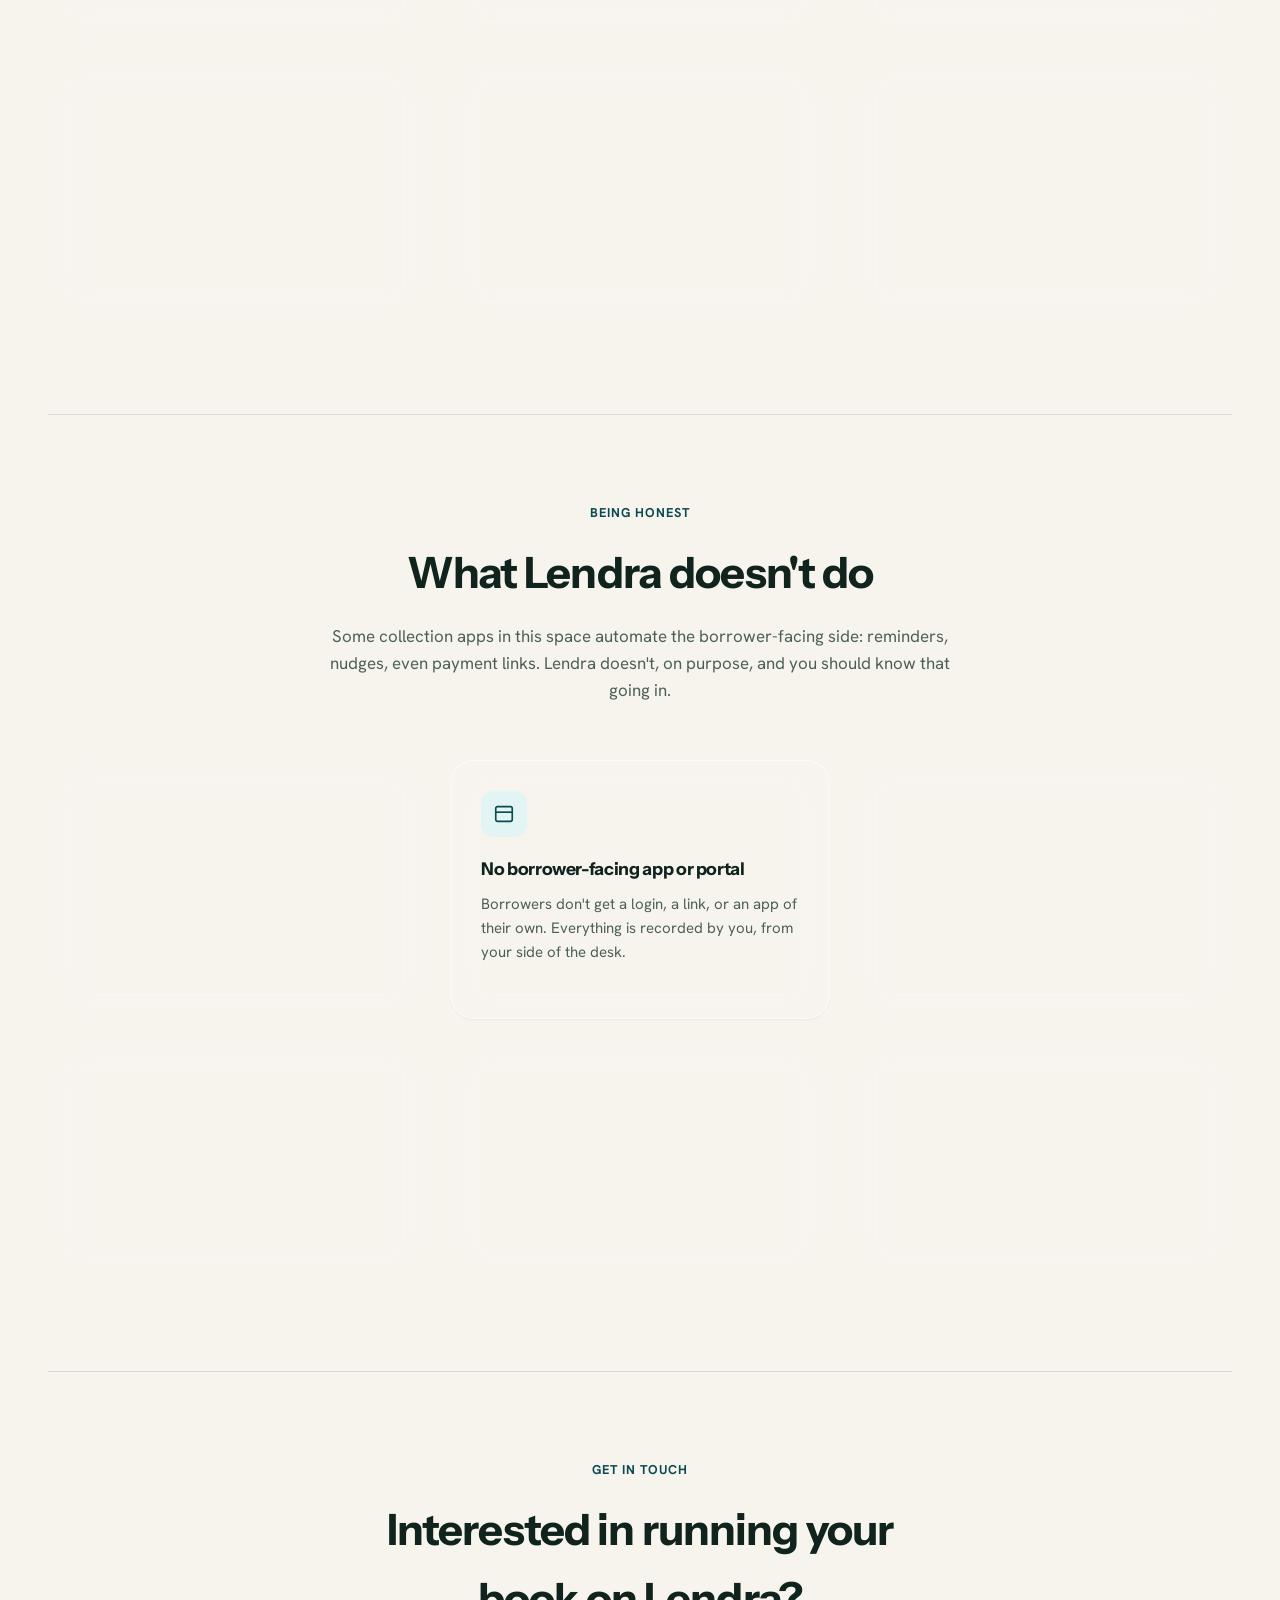
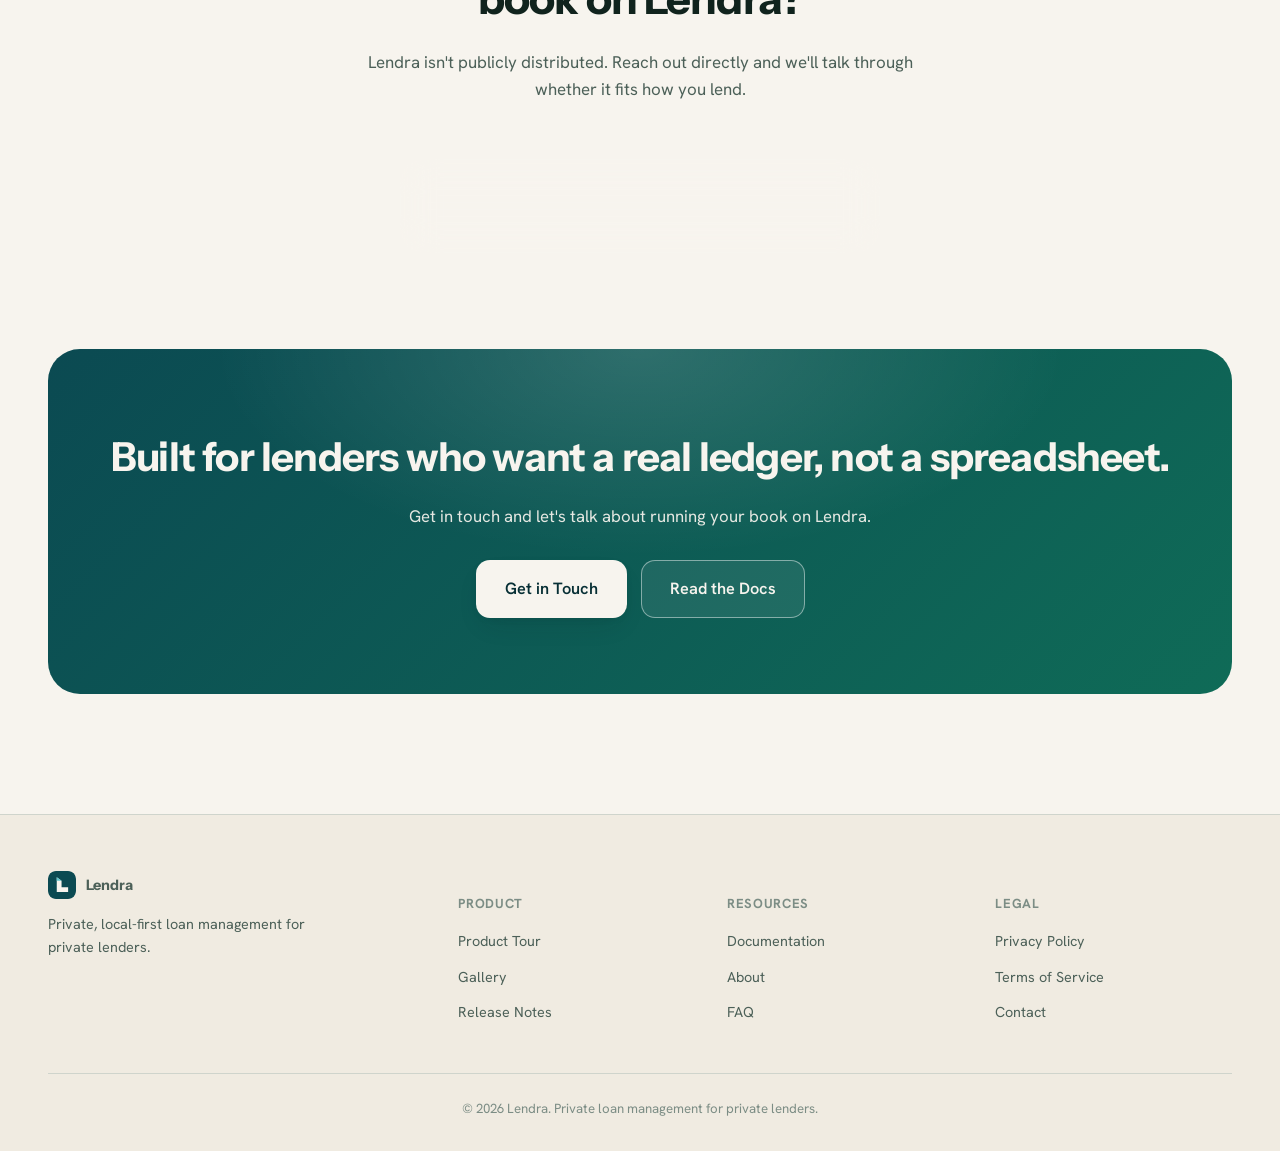
==== commit 5856b869: "Remove last name from creator credit on About page" ====
--- a/about.html
+++ b/about.html
@@ -167,7 +167,7 @@
         <svg viewBox="0 0 24 24" width="26" height="26" fill="none" stroke="currentColor" stroke-width="1.8"><circle cx="12" cy="8" r="4"/><path d="M4 21c0-4 4-6 8-6s8 2 8 6"/></svg>
       </span>
       <div class="creator-text">
-        <span class="creator-name">Bryle Briones</span>
+        <span class="creator-name">Bryle</span>
         <span class="creator-role">Creator of Lendra &middot; View profile</span>
       </div>
       <svg viewBox="0 0 24 24" fill="none" stroke="currentColor" stroke-width="2" class="creator-arrow"><path d="M7 17L17 7M7 7h10v10"/></svg>
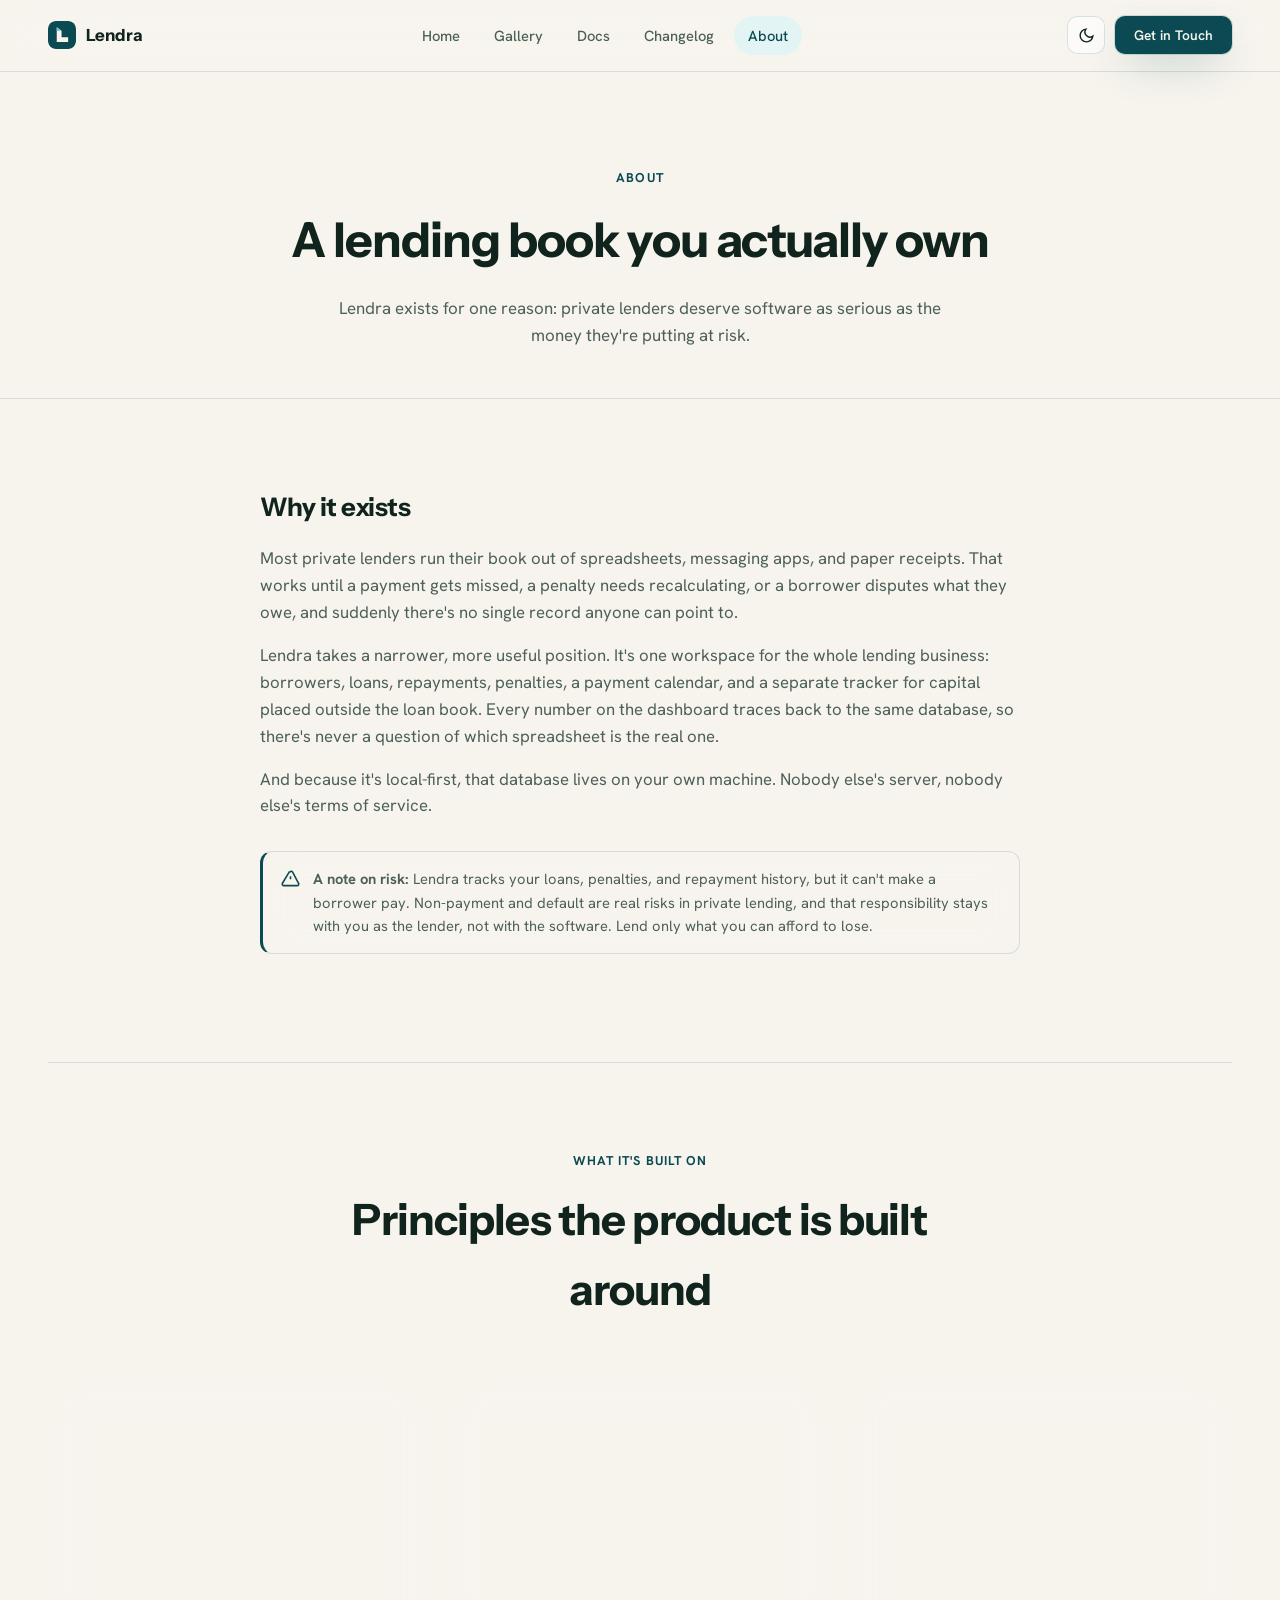
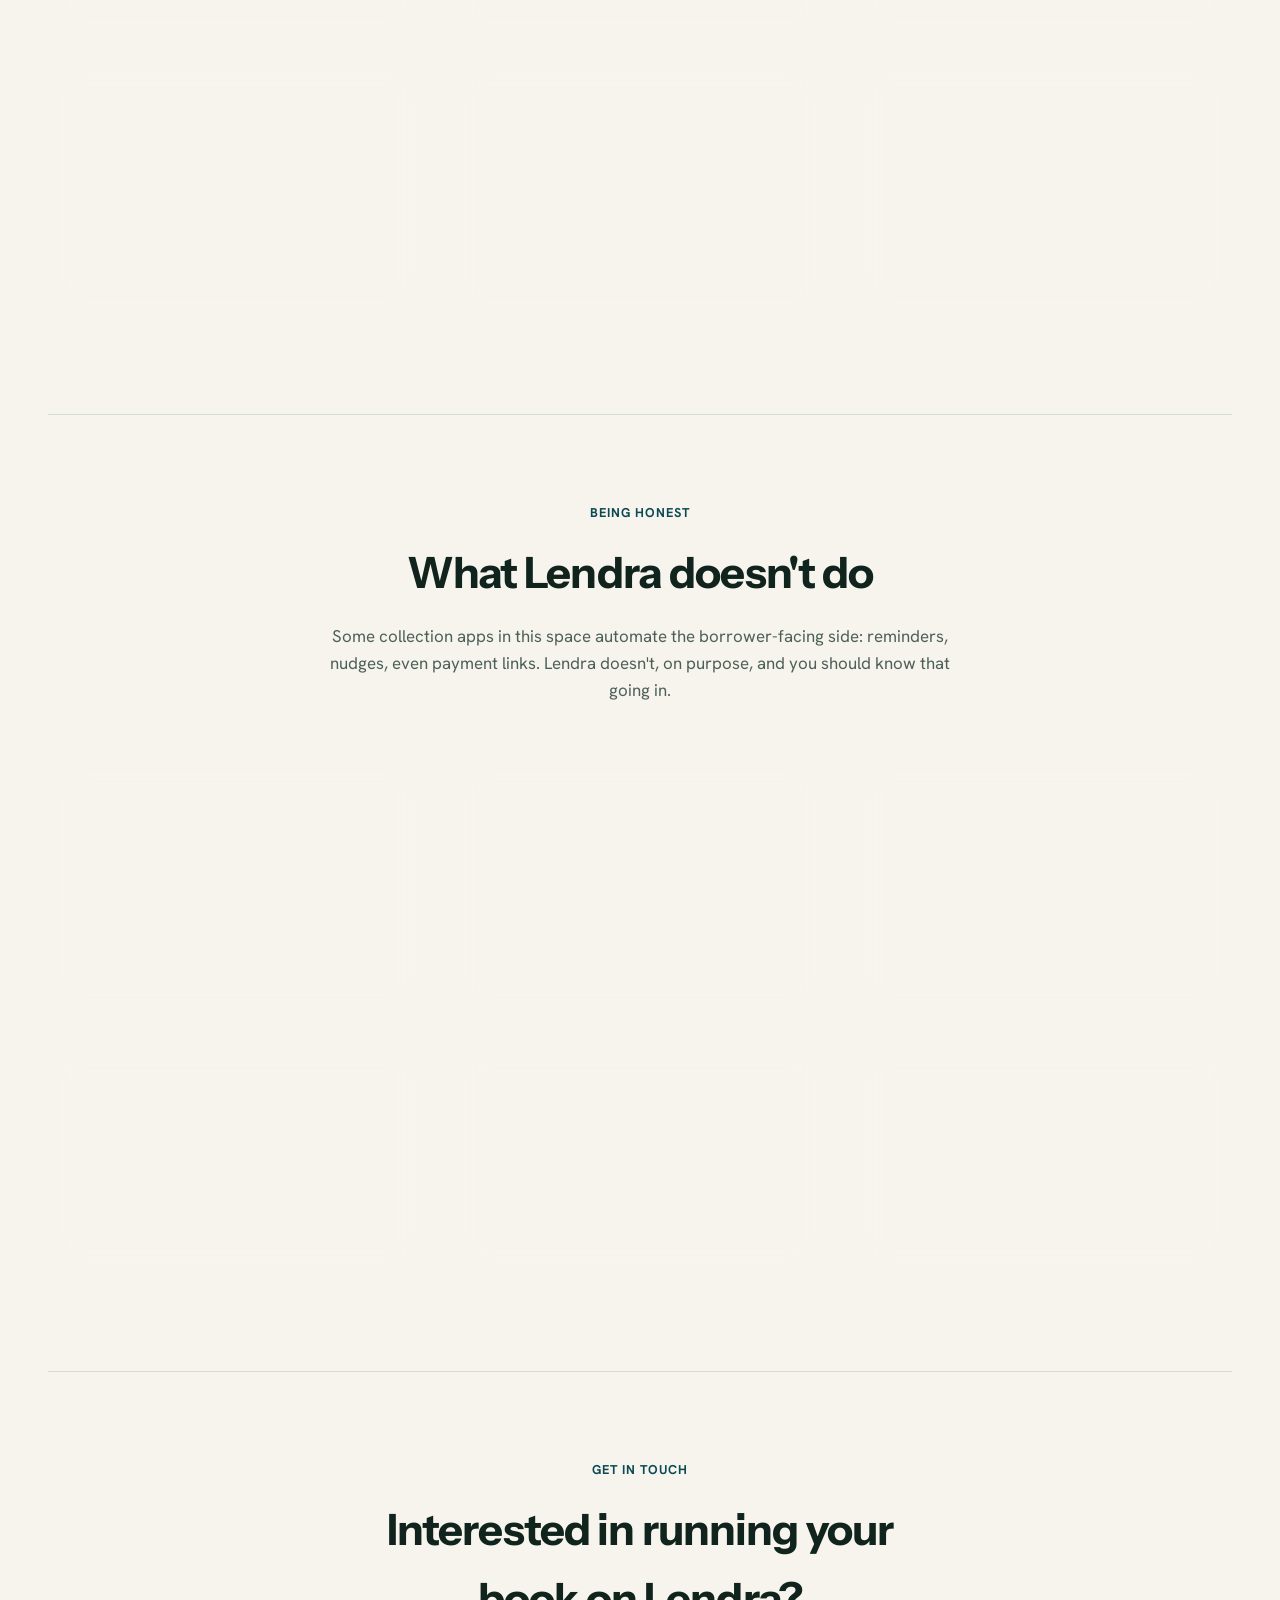
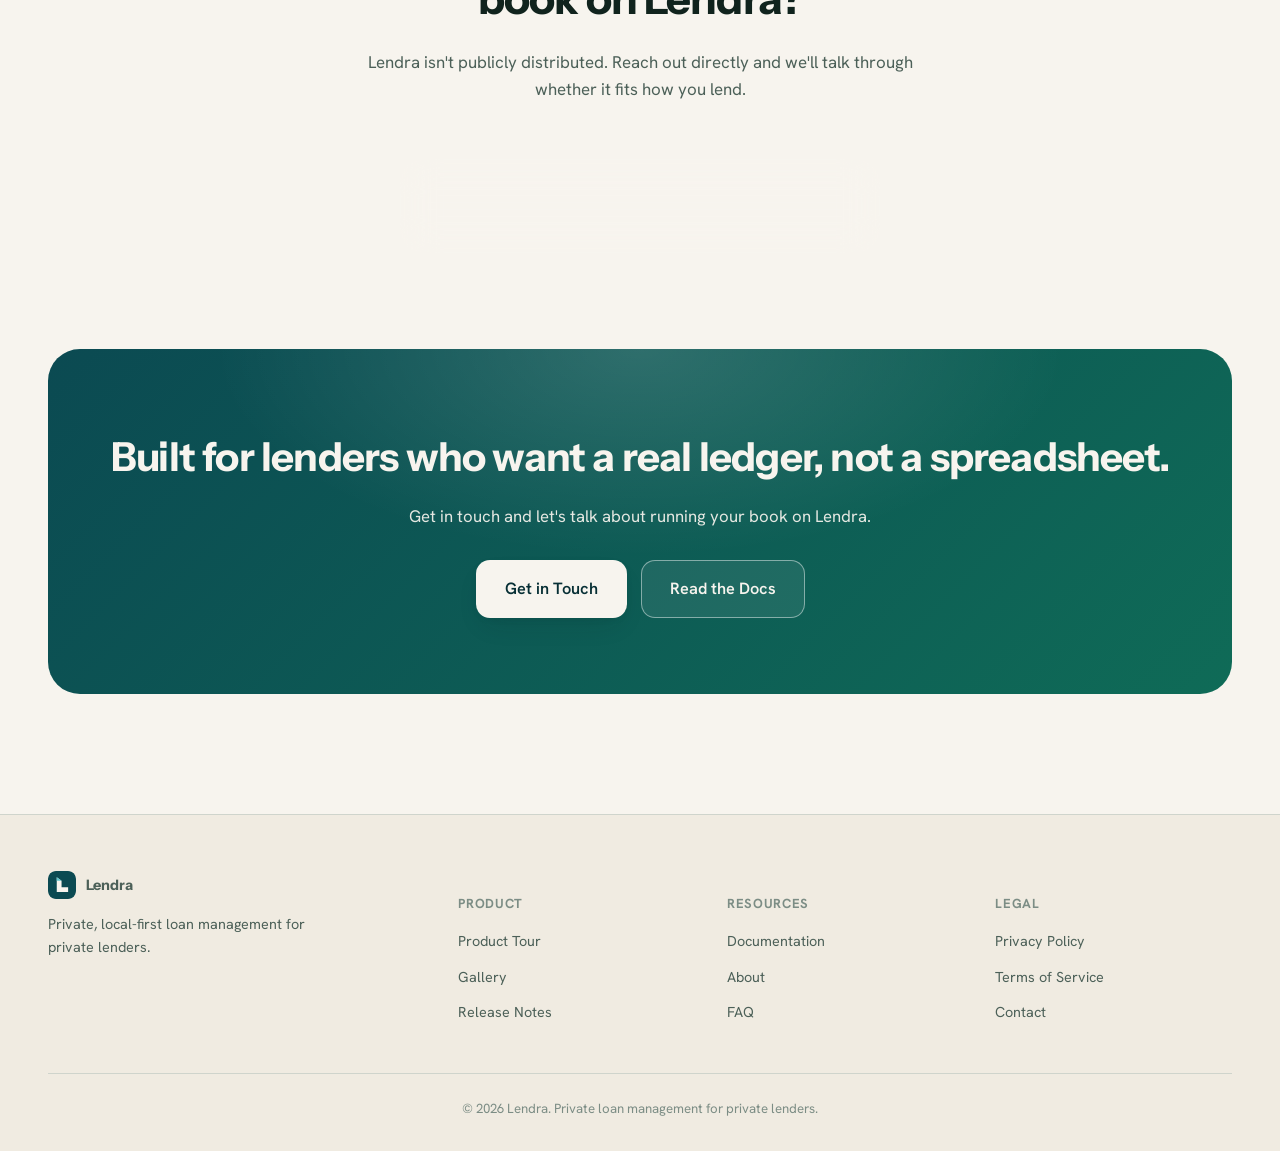
==== commit a6b7fad7: "Use plain mailto links instead of obfuscated contact links" ====
--- a/about.html
+++ b/about.html
@@ -37,7 +37,7 @@
       <a href="docs">Docs</a>
       <a href="changelog">Changelog</a>
       <a href="about" class="active">About</a>
-    <a href="#" data-mail="YnJpb25lcy5nLmJyeWxlQGdtYWlsLmNvbQ==" rel="nofollow noopener" class="btn btn-primary mobile-cta">Get in Touch</a>
+    <a href="mailto:briones.g.bryle@gmail.com" class="btn btn-primary mobile-cta">Get in Touch</a>
     </nav>
     <div class="nav-right">
       <button class="nav-toggle" id="navToggle" aria-label="Toggle menu" aria-expanded="false">
@@ -47,7 +47,7 @@
         <svg id="iconMoon" viewBox="0 0 24 24" fill="none" stroke="currentColor" stroke-width="2"><path d="M21 12.79A9 9 0 1 1 11.21 3 7 7 0 0 0 21 12.79z"/></svg>
         <svg id="iconSun" style="display:none" viewBox="0 0 24 24" fill="none" stroke="currentColor" stroke-width="2"><circle cx="12" cy="12" r="4"/><path d="M12 2v2M12 20v2M4.93 4.93l1.41 1.41M17.66 17.66l1.41 1.41M2 12h2M20 12h2M6.34 17.66l-1.41 1.41M19.07 4.93l-1.41 1.41"/></svg>
       </button>
-      <a href="#" data-mail="YnJpb25lcy5nLmJyeWxlQGdtYWlsLmNvbQ==" rel="nofollow noopener" class="btn btn-primary">Get in Touch</a>
+      <a href="mailto:briones.g.bryle@gmail.com" class="btn btn-primary">Get in Touch</a>
     </div>
   </div>
 </header>
@@ -179,7 +179,7 @@
       <h2>Built for lenders who want a real ledger, not a spreadsheet.</h2>
       <p>Get in touch and let's talk about running your book on Lendra.</p>
       <div class="hero-actions">
-        <a href="#" data-mail="YnJpb25lcy5nLmJyeWxlQGdtYWlsLmNvbQ==" rel="nofollow noopener" class="btn btn-primary btn-lg">Get in Touch</a>
+        <a href="mailto:briones.g.bryle@gmail.com" class="btn btn-primary btn-lg">Get in Touch</a>
         <a href="docs" class="btn btn-ghost btn-lg">Read the Docs</a>
       </div>
     </div>
@@ -218,7 +218,7 @@
         <ul>
           <li><a href="privacy">Privacy Policy</a></li>
           <li><a href="terms">Terms of Service</a></li>
-          <li><a href="#" data-mail="YnJpb25lcy5nLmJyeWxlQGdtYWlsLmNvbQ==" rel="nofollow noopener">Contact</a></li>
+          <li><a href="mailto:briones.g.bryle@gmail.com">Contact</a></li>
         </ul>
       </div>
     </div>
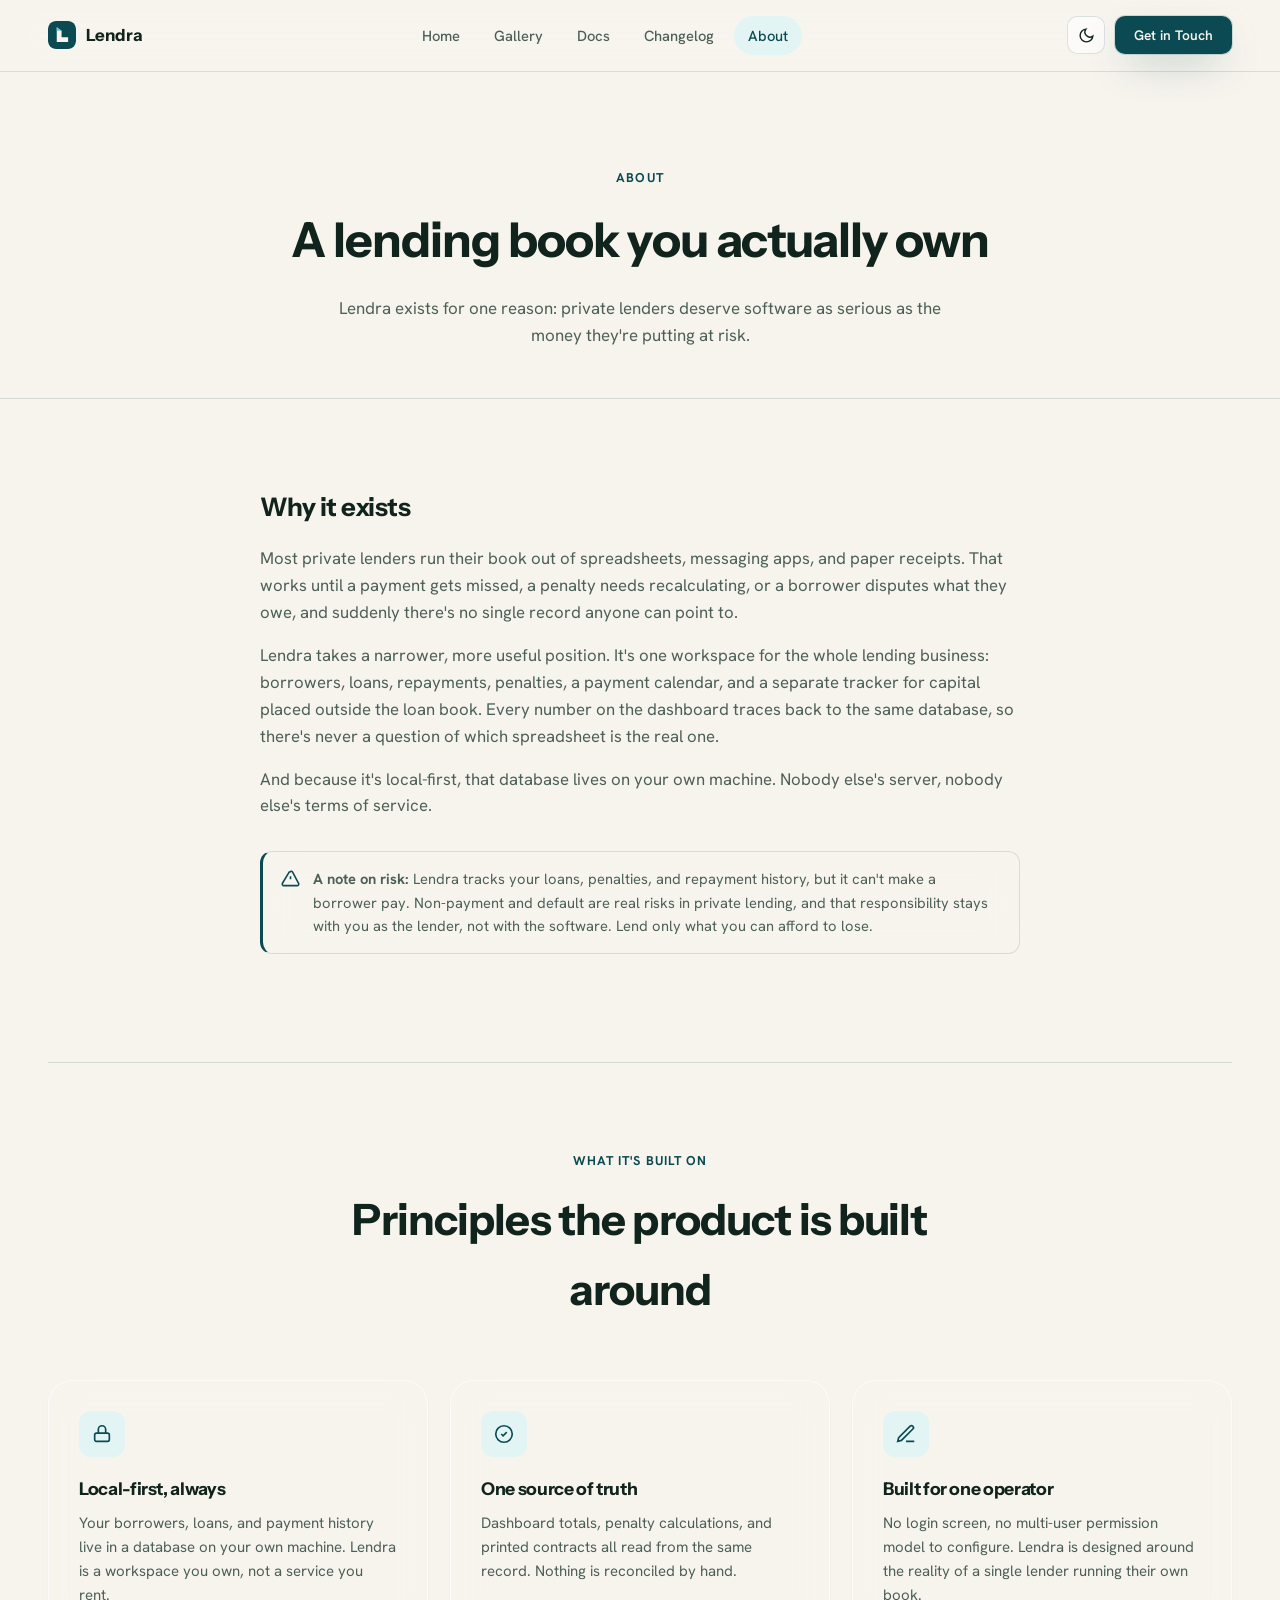
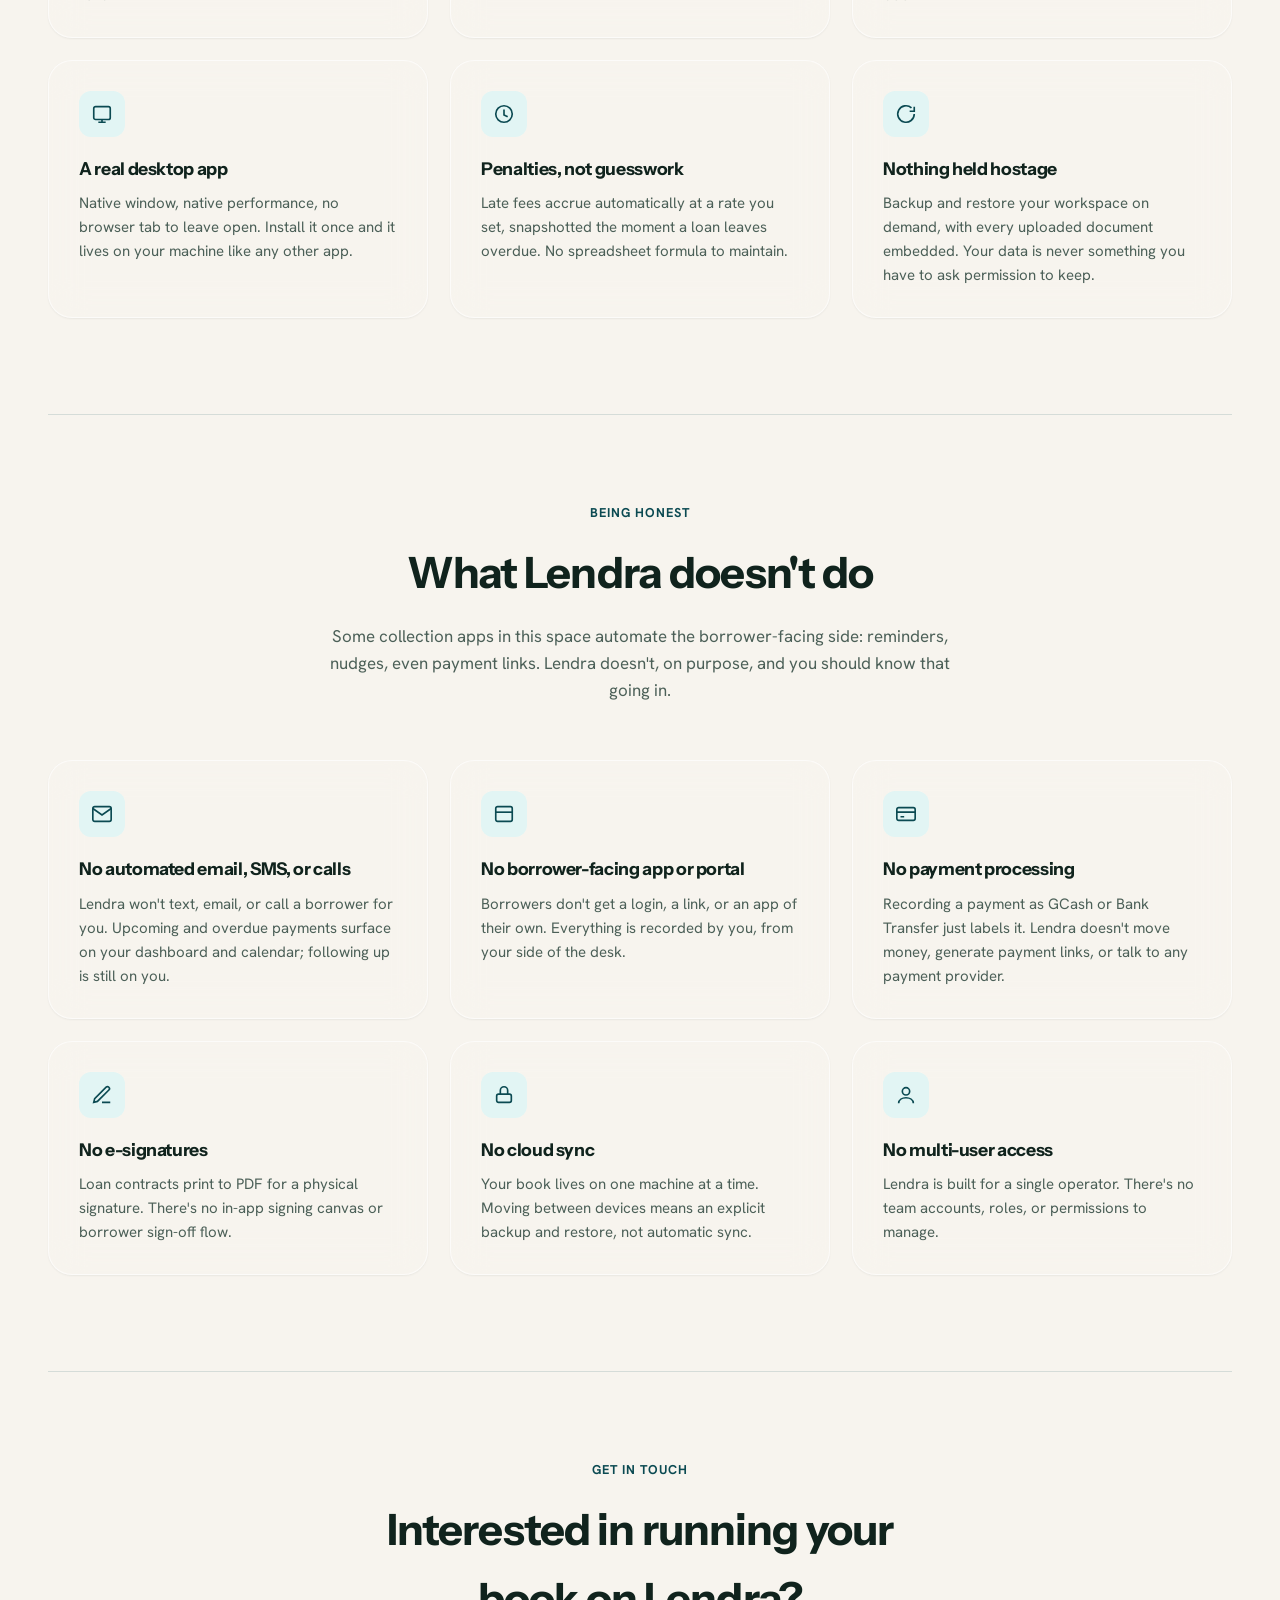
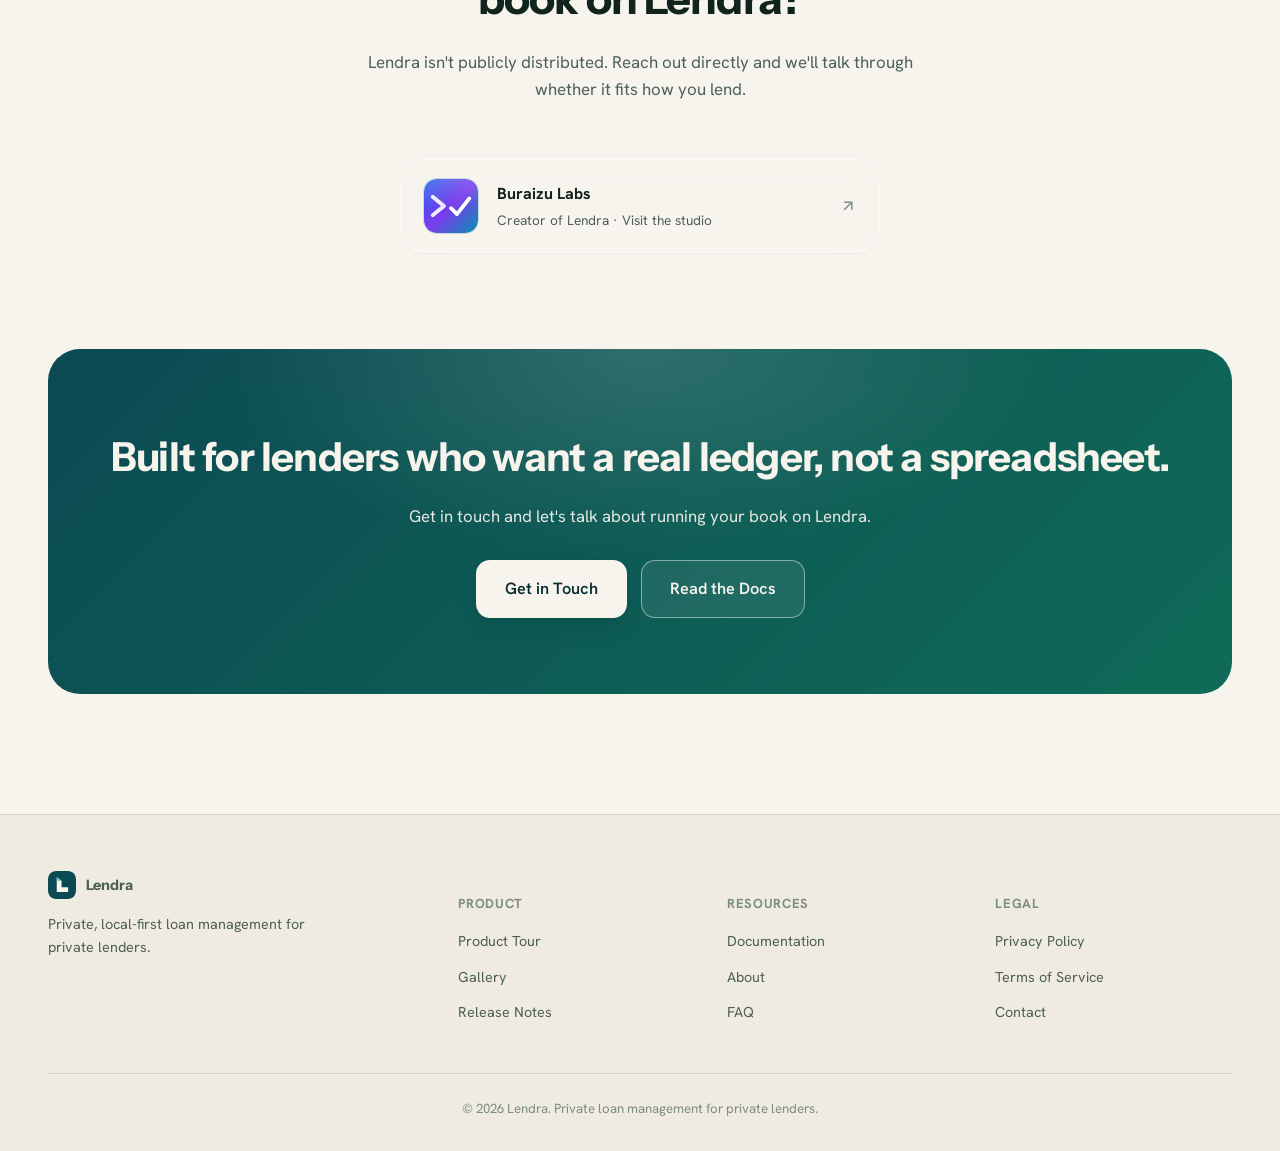
==== commit 2ded310e: "Creator credit: Buraizu Labs, linking to https://buraizu-labs.vercel.app/ Co-Authored-By: Claude Opu" ====
--- a/about.html
+++ b/about.html
@@ -17,7 +17,9 @@
 <meta name="twitter:description" content="Lendra is a private, local-first loan management system built for private lenders who want full control over their own book, without a cloud dependency.">
 <meta name="twitter:image" content="https://lendra.vercel.app/assets/screenshots/dashboard.png">
 <meta name="theme-color" content="#0B4A52">
-<link rel="icon" href="assets/lendra-logo.svg">
+<link rel="icon" href="assets/lendra-logo.svg" type="image/svg+xml">
+<link rel="icon" href="assets/lendra-logo.png" type="image/png">
+<link rel="apple-touch-icon" href="assets/lendra-logo.png">
 <link rel="preconnect" href="https://fonts.googleapis.com">
 <link rel="preconnect" href="https://fonts.gstatic.com" crossorigin>
 <link href="https://fonts.googleapis.com/css2?family=Instrument+Sans:wght@500;600;700&family=Hanken+Grotesk:wght@400;500;600;700&family=IBM+Plex+Mono:wght@400;500&display=swap" rel="stylesheet">
@@ -46,8 +48,7 @@
       <button class="theme-btn" id="themeToggle" aria-label="Toggle dark mode">
         <svg id="iconMoon" viewBox="0 0 24 24" fill="none" stroke="currentColor" stroke-width="2"><path d="M21 12.79A9 9 0 1 1 11.21 3 7 7 0 0 0 21 12.79z"/></svg>
         <svg id="iconSun" style="display:none" viewBox="0 0 24 24" fill="none" stroke="currentColor" stroke-width="2"><circle cx="12" cy="12" r="4"/><path d="M12 2v2M12 20v2M4.93 4.93l1.41 1.41M17.66 17.66l1.41 1.41M2 12h2M20 12h2M6.34 17.66l-1.41 1.41M19.07 4.93l-1.41 1.41"/></svg>
-      </button>
-      <a href="mailto:briones.g.bryle@gmail.com" class="btn btn-primary">Get in Touch</a>
+      </button>      <a href="mailto:briones.g.bryle@gmail.com" class="btn btn-primary">Get in Touch</a>
     </div>
   </div>
 </header>
@@ -162,13 +163,11 @@
       <p>Lendra isn't publicly distributed. Reach out directly and we'll talk through whether it fits how you lend.</p>
     </div>
 
-    <a href="https://bryle-briones.vercel.app/" target="_blank" rel="noopener noreferrer" class="creator-card reveal">
-      <span class="creator-avatar">
-        <svg viewBox="0 0 24 24" width="26" height="26" fill="none" stroke="currentColor" stroke-width="1.8"><circle cx="12" cy="8" r="4"/><path d="M4 21c0-4 4-6 8-6s8 2 8 6"/></svg>
-      </span>
+    <a href="https://buraizu-labs.vercel.app/" target="_blank" rel="noopener noreferrer" class="creator-card reveal">
+      <img src="assets/buraizu-labs-logo.svg" alt="" class="creator-avatar" style="border-radius:14px">
       <div class="creator-text">
-        <span class="creator-name">Bryle</span>
-        <span class="creator-role">Creator of Lendra &middot; View profile</span>
+        <span class="creator-name">Buraizu Labs</span>
+        <span class="creator-role">Creator of Lendra &middot; Visit the studio</span>
       </div>
       <svg viewBox="0 0 24 24" fill="none" stroke="currentColor" stroke-width="2" class="creator-arrow"><path d="M7 17L17 7M7 7h10v10"/></svg>
     </a>
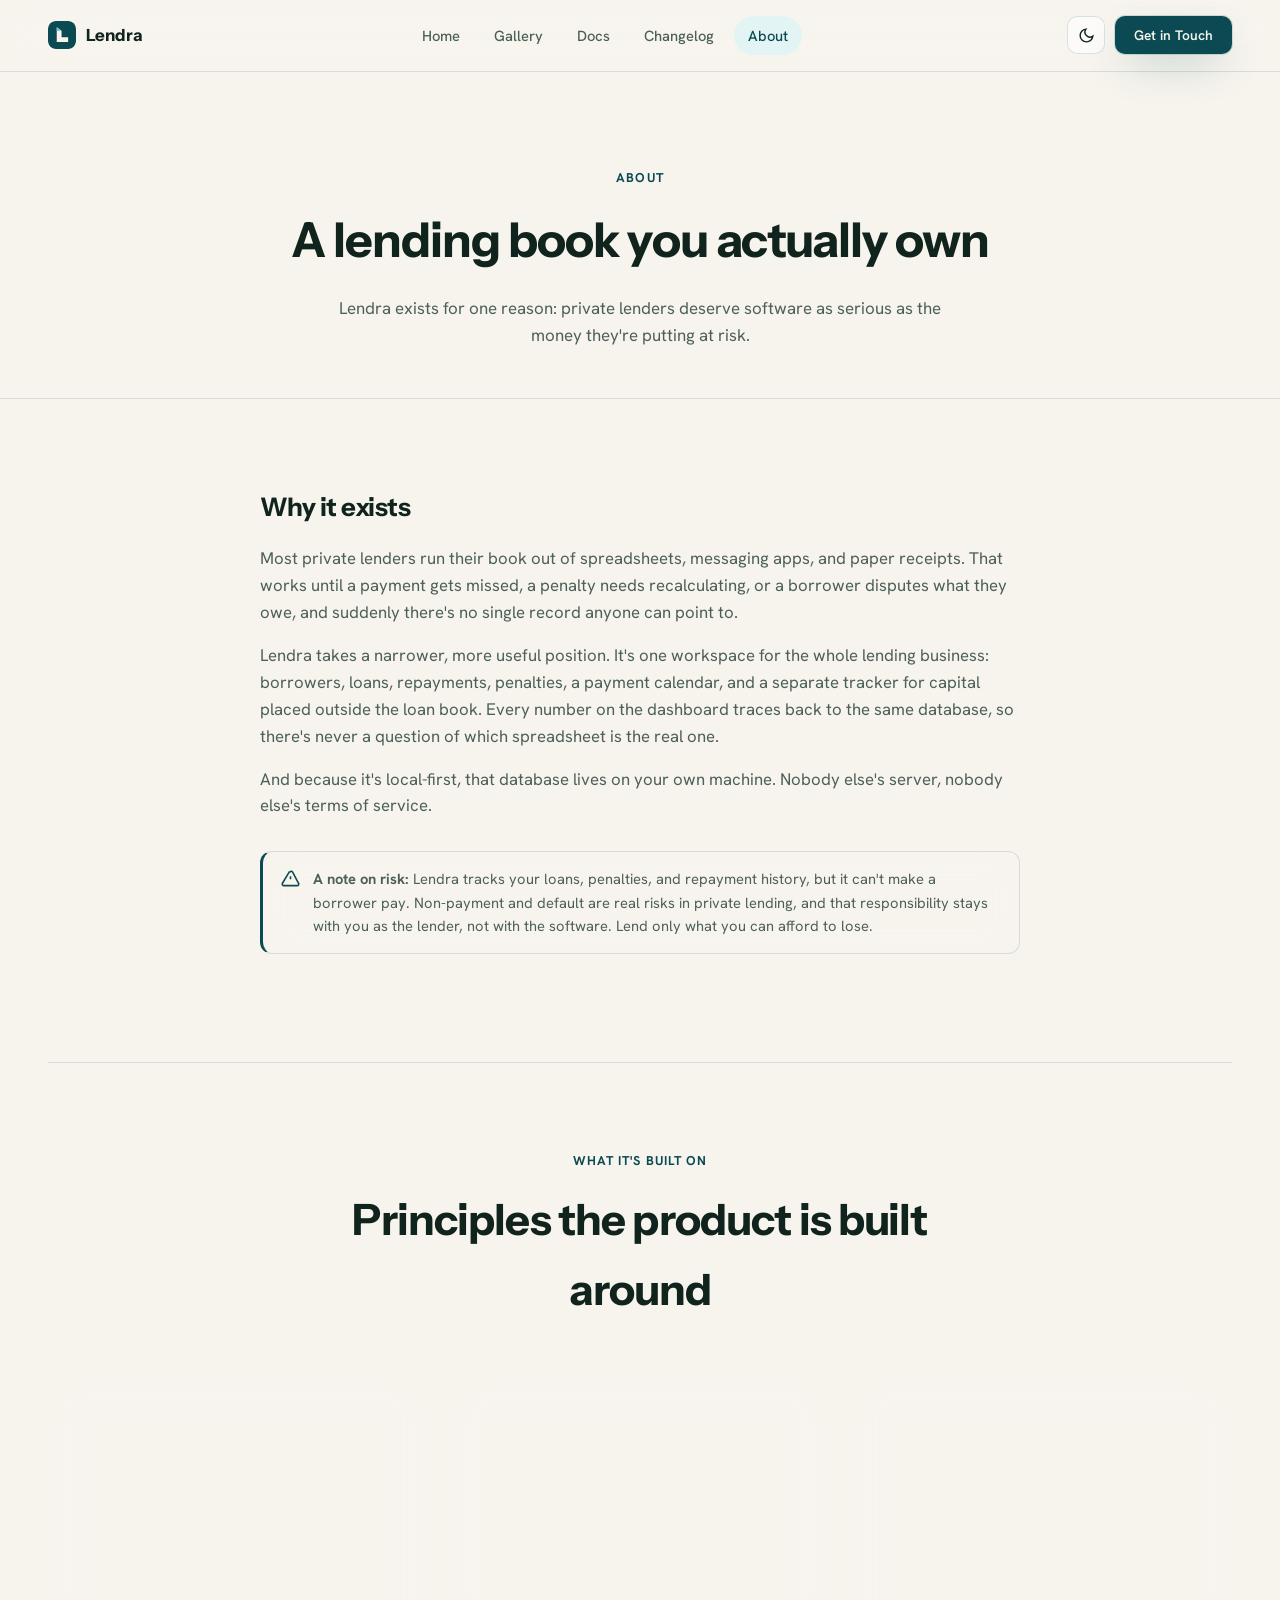
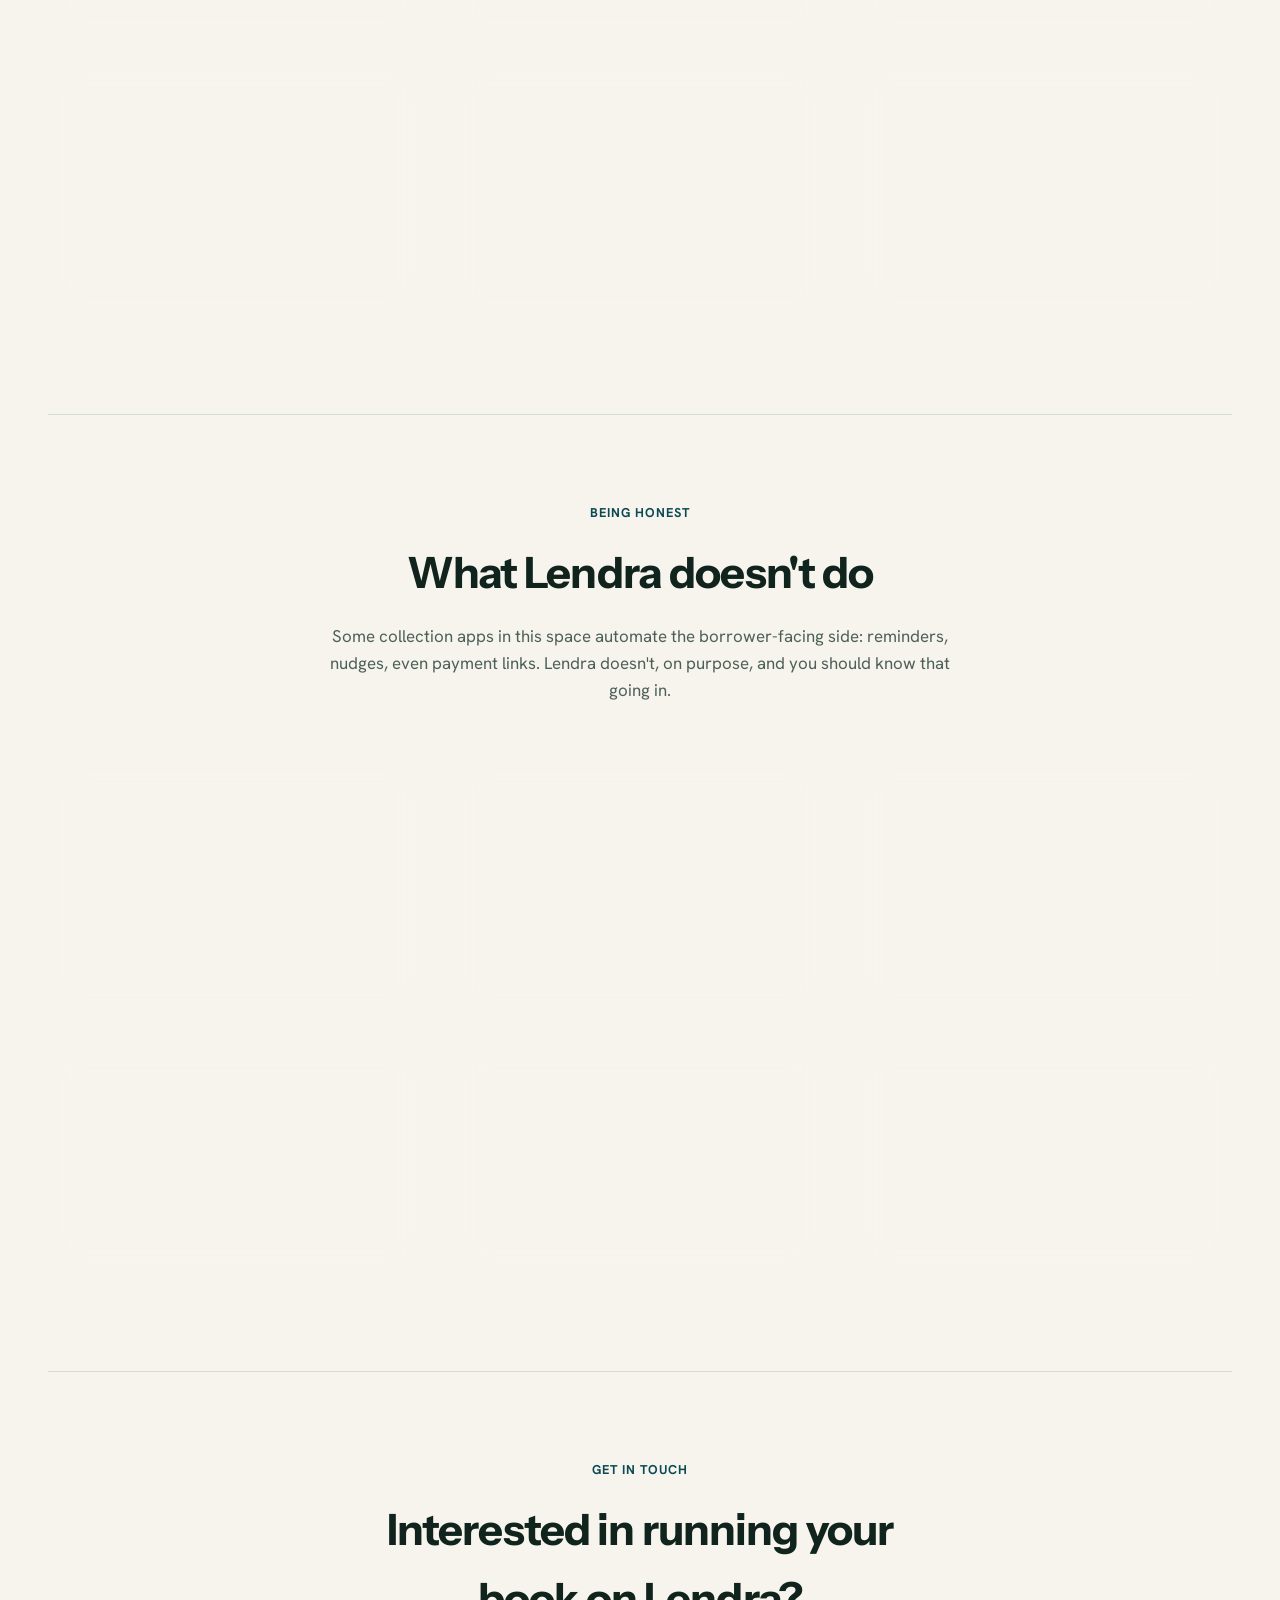
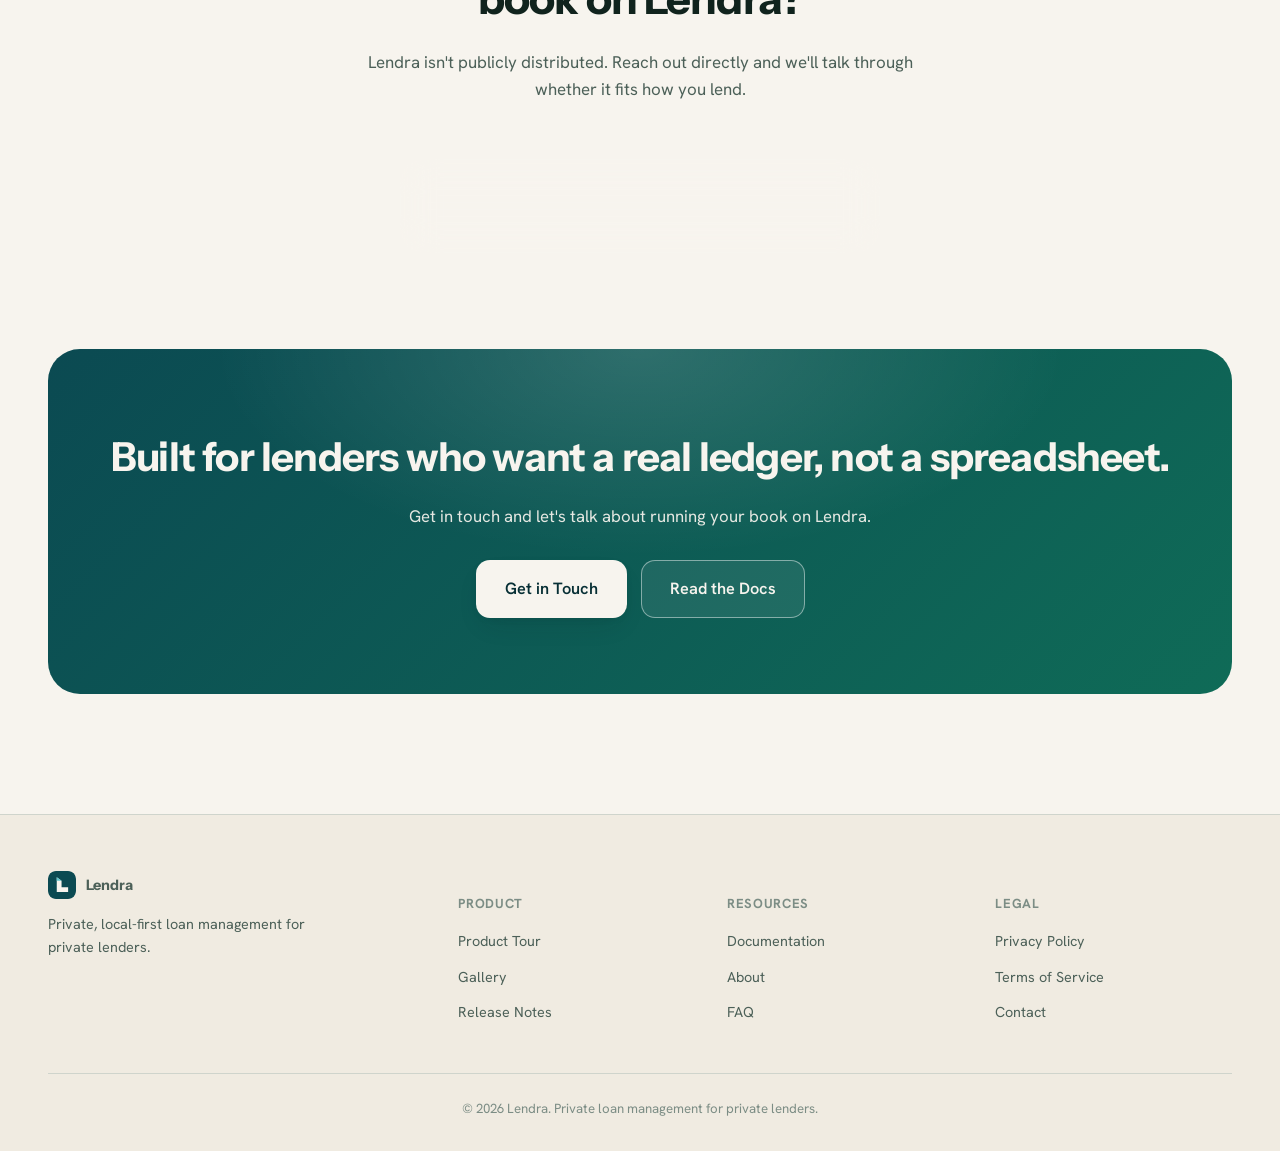
==== commit 3afda979: "Improve SEO: structured data, richer social meta, lazy-loaded screenshots, sitemap lastmod Co-Author" ====
--- a/about.html
+++ b/about.html
@@ -8,14 +8,20 @@
 <link rel="canonical" href="https://lendra.vercel.app/about">
 <meta property="og:type" content="website">
 <meta property="og:site_name" content="Lendra">
+<meta property="og:locale" content="en_US">
 <meta property="og:title" content="About | Lendra">
 <meta property="og:description" content="Lendra is a private, local-first loan management system built for private lenders who want full control over their own book, without a cloud dependency.">
 <meta property="og:url" content="https://lendra.vercel.app/about">
 <meta property="og:image" content="https://lendra.vercel.app/assets/screenshots/dashboard.png">
+<meta property="og:image:width" content="1600">
+<meta property="og:image:height" content="1000">
+<meta property="og:image:alt" content="Lendra dashboard showing loan portfolio overview">
 <meta name="twitter:card" content="summary_large_image">
 <meta name="twitter:title" content="About | Lendra">
 <meta name="twitter:description" content="Lendra is a private, local-first loan management system built for private lenders who want full control over their own book, without a cloud dependency.">
 <meta name="twitter:image" content="https://lendra.vercel.app/assets/screenshots/dashboard.png">
+<meta name="twitter:image:alt" content="Lendra dashboard showing loan portfolio overview">
+<meta name="robots" content="index, follow, max-image-preview:large, max-snippet:-1">
 <meta name="theme-color" content="#0B4A52">
 <link rel="icon" href="assets/lendra-logo.svg" type="image/svg+xml">
 <link rel="icon" href="assets/lendra-logo.png" type="image/png">
@@ -24,6 +30,26 @@
 <link rel="preconnect" href="https://fonts.gstatic.com" crossorigin>
 <link href="https://fonts.googleapis.com/css2?family=Instrument+Sans:wght@500;600;700&family=Hanken+Grotesk:wght@400;500;600;700&family=IBM+Plex+Mono:wght@400;500&display=swap" rel="stylesheet">
 <link rel="stylesheet" href="assets/css/main.css">
+<script type="application/ld+json">
+{
+  "@context": "https://schema.org",
+  "@type": "BreadcrumbList",
+  "itemListElement": [
+    {
+      "@type": "ListItem",
+      "position": 1,
+      "name": "Home",
+      "item": "https://lendra.vercel.app/"
+    },
+    {
+      "@type": "ListItem",
+      "position": 2,
+      "name": "About",
+      "item": "https://lendra.vercel.app/about"
+    }
+  ]
+}
+</script>
 </head>
 <body>
 
